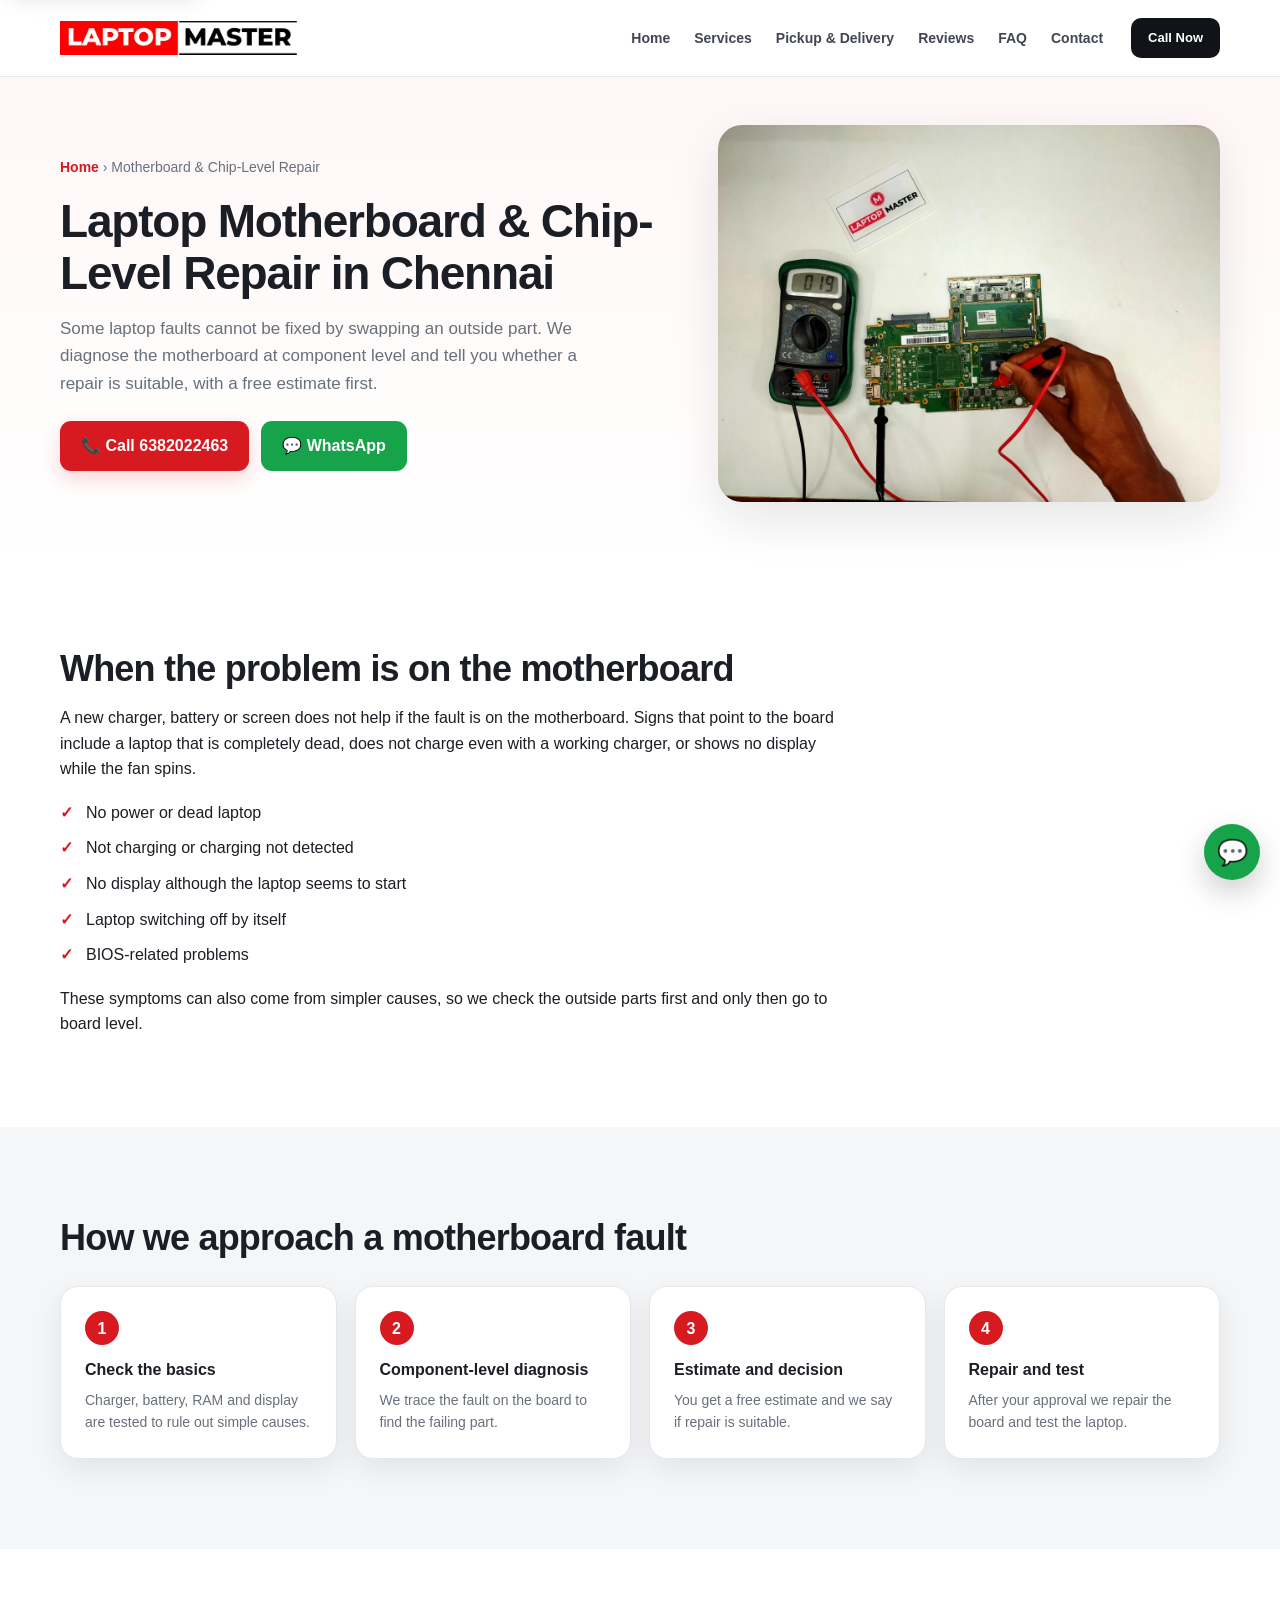
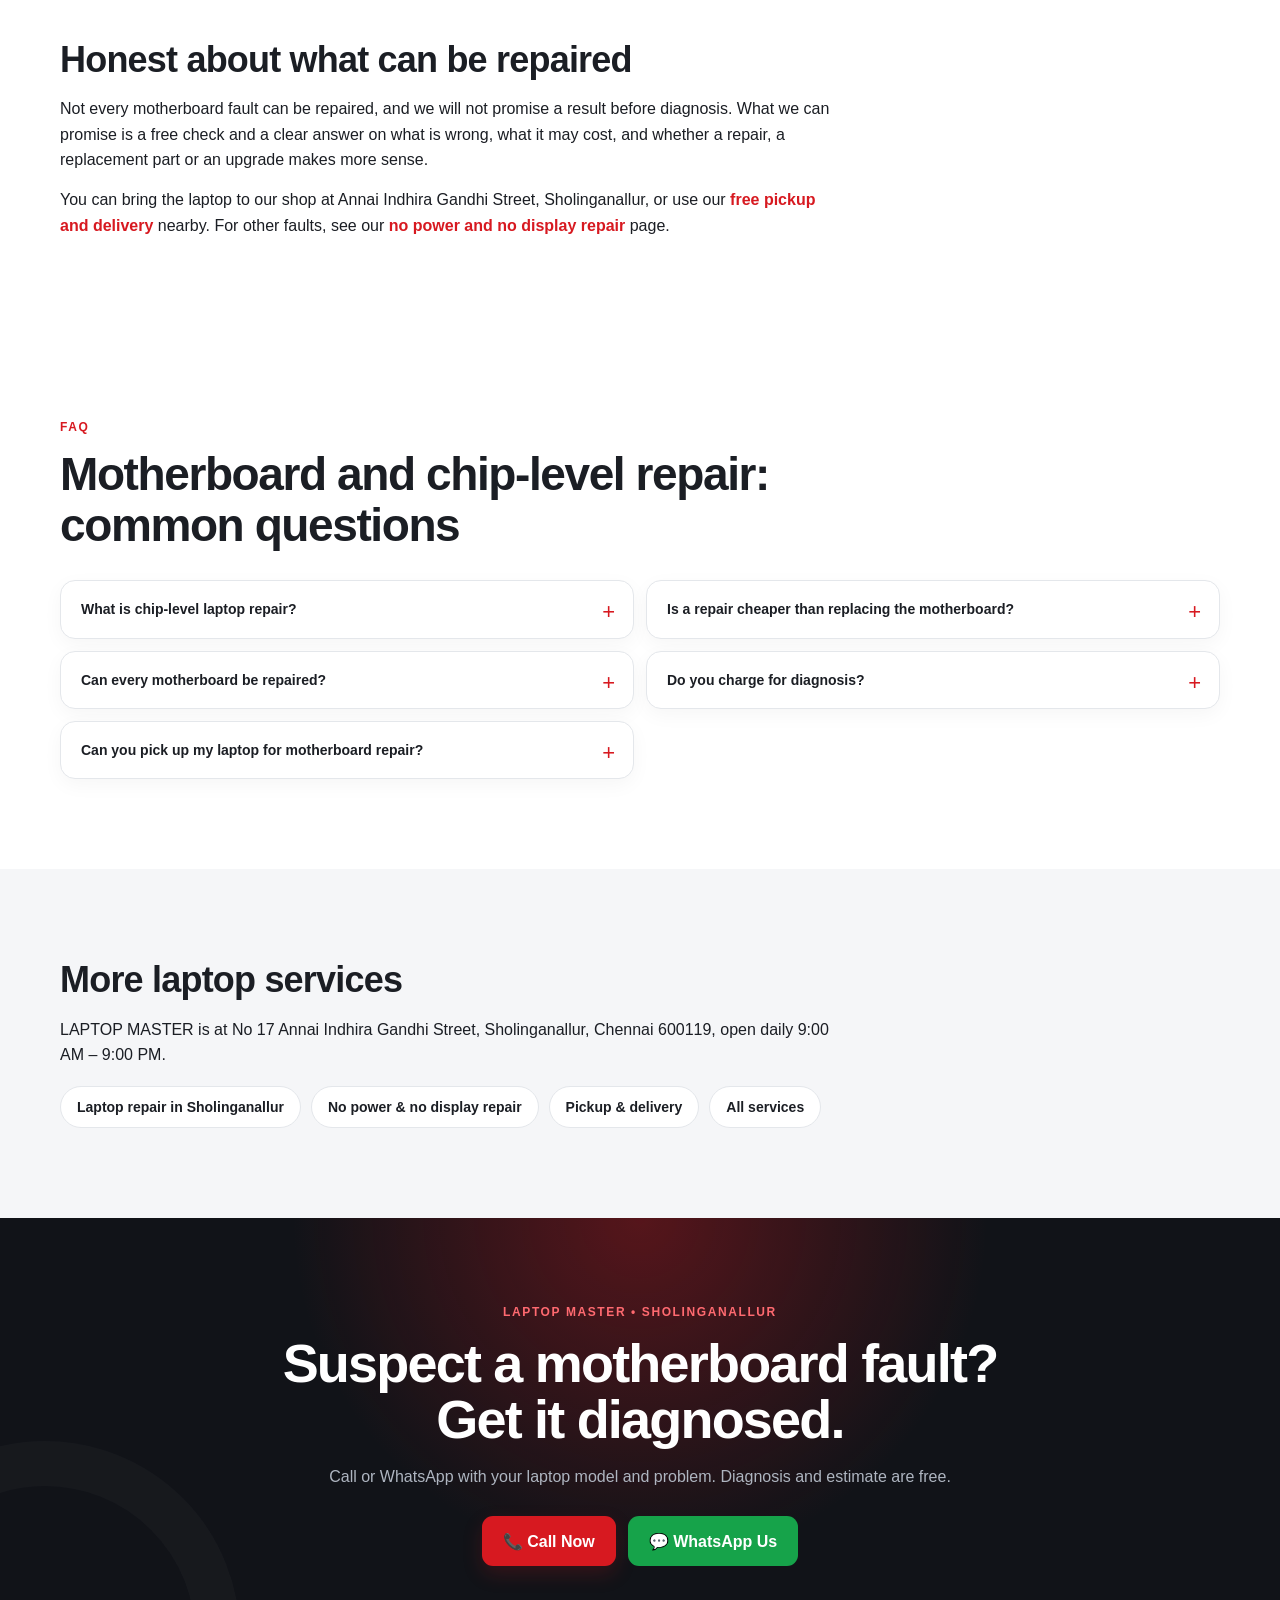
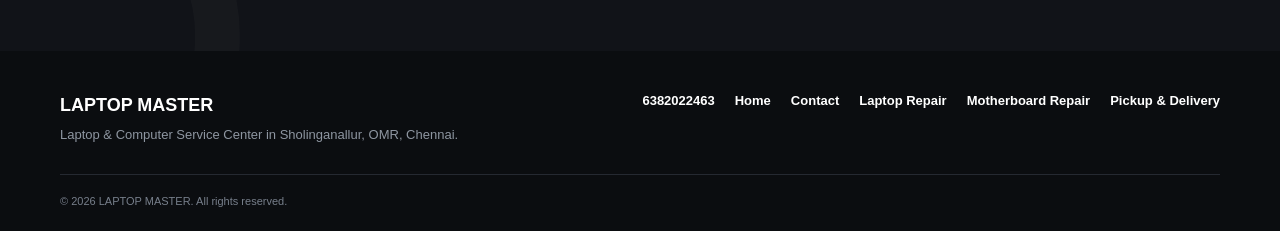
==== laptop-motherboard-chip-level-repair/index.html @ 5615f924 "V8.1" ====
<!DOCTYPE html>
<html lang="en">

<head>
  <meta charset="UTF-8">
  <meta name="viewport" content="width=device-width, initial-scale=1.0">

  <title>Laptop Motherboard &amp; Chip-Level Repair in Chennai | LAPTOP MASTER</title>
  <meta name="description" content="Laptop motherboard and chip-level repair in Sholinganallur, OMR, Chennai. Component-level diagnosis for no power, charging and no display faults. Free estimate.">
  <meta name="robots" content="index, follow">
  <meta name="author" content="LAPTOP MASTER">
  <meta name="format-detection" content="telephone=yes">
  <link rel="canonical" href="https://laptopmasterservice.com/laptop-motherboard-chip-level-repair/">
  <meta name="theme-color" content="#d71920">

  <meta property="og:type" content="website">
  <meta property="og:title" content="Laptop Motherboard &amp; Chip-Level Repair in Chennai | LAPTOP MASTER">
  <meta property="og:description" content="Laptop motherboard and chip-level repair in Sholinganallur, OMR, Chennai. Component-level diagnosis for no power, charging and no display faults. Free estimate.">
  <meta property="og:url" content="https://laptopmasterservice.com/laptop-motherboard-chip-level-repair/">
  <meta property="og:site_name" content="LAPTOP MASTER">
  <meta property="og:image" content="https://laptopmasterservice.com/images/og-image.jpg">
  <meta property="og:image:width" content="1200">
  <meta property="og:image:height" content="630">
  <meta name="twitter:card" content="summary_large_image">
  <meta name="twitter:title" content="Laptop Motherboard &amp; Chip-Level Repair in Chennai | LAPTOP MASTER">
  <meta name="twitter:description" content="Laptop motherboard and chip-level repair in Sholinganallur, OMR, Chennai. Component-level diagnosis for no power, charging and no display faults. Free estimate.">
  <meta name="twitter:image" content="https://laptopmasterservice.com/images/og-image.jpg">

  <link rel="preload" as="image" href="/images/page-motherboard.webp" fetchpriority="high">
  <link rel="stylesheet" href="/style.css">
  <link rel="icon" href="/images/favicon.svg" type="image/svg+xml">
  <link rel="manifest" href="/site.webmanifest">

  <script type="application/ld+json">
  {
  "@context": "https://schema.org",
  "@type": "Service",
  "name": "Laptop Motherboard and Chip-Level Repair",
  "url": "https://laptopmasterservice.com/laptop-motherboard-chip-level-repair/",
  "serviceType": "Laptop Motherboard and Chip-Level Repair",
  "provider": {
    "@id": "https://laptopmasterservice.com/#business"
  },
  "areaServed": [
    "Sholinganallur",
    "OMR",
    "Perungudi",
    "Thoraipakkam",
    "Karapakkam",
    "Navalur",
    "Siruseri",
    "Medavakkam",
    "ECR",
    "Chennai"
  ],
  "description": "Laptop motherboard and chip-level repair in Sholinganallur, OMR, Chennai. Component-level diagnosis for no power, charging and no display faults. Free estimate."
}
  </script>

  <script type="application/ld+json">
  {
  "@context": "https://schema.org",
  "@type": "BreadcrumbList",
  "itemListElement": [
    {
      "@type": "ListItem",
      "position": 1,
      "name": "Home",
      "item": "https://laptopmasterservice.com/"
    },
    {
      "@type": "ListItem",
      "position": 2,
      "name": "Motherboard &amp; Chip-Level Repair",
      "item": "https://laptopmasterservice.com/laptop-motherboard-chip-level-repair/"
    }
  ]
}
  </script>

  <script type="application/ld+json">
  {
  "@context": "https://schema.org",
  "@type": "FAQPage",
  "mainEntity": [
    {
      "@type": "Question",
      "name": "What is chip-level laptop repair?",
      "acceptedAnswer": {
        "@type": "Answer",
        "text": "It means finding and repairing the faulty component on the motherboard, instead of treating the whole board as one part. It suits faults in the power, charging or display circuits, depending on the damage."
      }
    },
    {
      "@type": "Question",
      "name": "Is a repair cheaper than replacing the motherboard?",
      "acceptedAnswer": {
        "@type": "Answer",
        "text": "It can be, but it depends on the fault and the laptop model. That is why we diagnose first and give you an estimate before any work begins."
      }
    },
    {
      "@type": "Question",
      "name": "Can every motherboard be repaired?",
      "acceptedAnswer": {
        "@type": "Answer",
        "text": "No. Some boards are too badly damaged or the parts are not available. After diagnosis we tell you honestly whether repair is suitable."
      }
    },
    {
      "@type": "Question",
      "name": "Do you charge for diagnosis?",
      "acceptedAnswer": {
        "@type": "Answer",
        "text": "No. Diagnosis and repair estimate are free."
      }
    },
    {
      "@type": "Question",
      "name": "Can you pick up my laptop for motherboard repair?",
      "acceptedAnswer": {
        "@type": "Answer",
        "text": "Yes. Pickup and delivery is free within about 10–15 km of Sholinganallur. WhatsApp us your location to confirm."
      }
    }
  ]
}
  </script>

</head>

<body>

  <a class="skip-link" href="#main-content">Skip to main content</a>

  <header class="site-header">
    <div class="container nav-wrap">
      <a class="brand" href="/" aria-label="LAPTOP MASTER Home">
        <img class="brand-logo" src="/images/logo.webp" alt="LAPTOP MASTER" width="1200" height="172">
      </a>

      <button class="menu-toggle" aria-label="Open menu" aria-expanded="false" aria-controls="site-nav">☰</button>

      <nav class="nav" id="site-nav">
        <a href="/">Home</a>
        <a href="/#services">Services</a>
        <a href="/laptop-pickup-delivery-omr/">Pickup &amp; Delivery</a>
        <a href="/#reviews">Reviews</a>
        <a href="/#faq">FAQ</a>
        <a href="/#contact">Contact</a>
      </nav>

      <a class="nav-call" href="tel:+916382022463">Call Now</a>
    </div>
  </header>

  <main id="main-content" tabindex="-1">

    <section class="page-hero">
      <div class="container page-hero-grid">
        <div>
          <p class="breadcrumb"><a href="/">Home</a> › Motherboard &amp; Chip-Level Repair</p>
          <h1>Laptop Motherboard &amp; Chip-Level Repair in Chennai</h1>
          <p class="lead">Some laptop faults cannot be fixed by swapping an outside part. We diagnose the motherboard at component level and tell you whether a repair is suitable, with a free estimate first.</p>
          <div class="hero-actions">
            <a class="btn btn-primary" href="tel:+916382022463">📞 Call 6382022463</a>
            <a class="btn btn-whatsapp" href="https://wa.me/916382022463?text=Hi%20LAPTOP%20MASTER%2C%20I%20need%20laptop%20motherboard%20/%20chip-level%20repair." target="_blank" rel="noopener noreferrer">💬 WhatsApp</a>
          </div>
        </div>
        <div>
          <img src="/images/page-motherboard.webp" width="1200" height="900" alt="Laptop motherboard being tested with a multimeter at LAPTOP MASTER" fetchpriority="high" decoding="async">
        </div>
      </div>
    </section>


    <section class="section">
      <div class="container"><div class="prose">
        <h2>When the problem is on the motherboard</h2>
        <p>A new charger, battery or screen does not help if the fault is on the motherboard. Signs that point to the board include a laptop that is completely dead, does not charge even with a working charger, or shows no display while the fan spins.</p>
        <ul class="info-list">
          <li>No power or dead laptop</li>
          <li>Not charging or charging not detected</li>
          <li>No display although the laptop seems to start</li>
          <li>Laptop switching off by itself</li>
          <li>BIOS-related problems</li>
        </ul>
        <p>These symptoms can also come from simpler causes, so we check the outside parts first and only then go to board level.</p>
      </div>
      </div>
    </section>

    <section class="section section-light">
      <div class="container">
        <div class="prose">
          <h2>How we approach a motherboard fault</h2>
        </div>
        <ol class="steps">
          <li><span>1</span><strong>Check the basics</strong><p>Charger, battery, RAM and display are tested to rule out simple causes.</p></li>
          <li><span>2</span><strong>Component-level diagnosis</strong><p>We trace the fault on the board to find the failing part.</p></li>
          <li><span>3</span><strong>Estimate and decision</strong><p>You get a free estimate and we say if repair is suitable.</p></li>
          <li><span>4</span><strong>Repair and test</strong><p>After your approval we repair the board and test the laptop.</p></li>
        </ol>
      </div>
    </section>

    <section class="section">
      <div class="container"><div class="prose">
        <h2>Honest about what can be repaired</h2>
        <p>Not every motherboard fault can be repaired, and we will not promise a result before diagnosis. What we can promise is a free check and a clear answer on what is wrong, what it may cost, and whether a repair, a replacement part or an upgrade makes more sense.</p>
        <p>You can bring the laptop to our shop at Annai Indhira Gandhi Street, Sholinganallur, or use our <a href="/laptop-pickup-delivery-omr/" class="text-link">free pickup and delivery</a> nearby. For other faults, see our <a href="/laptop-not-turning-on-no-display-repair/" class="text-link">no power and no display repair</a> page.</p>
      </div>
      </div>
    </section>


    <section class="section faq-section faq-left" id="faq">
      <div class="container">
        <div class="section-heading left">
          <p class="eyebrow">FAQ</p>
          <h2>Motherboard and chip-level repair: common questions</h2>
        </div>
        <div class="faq-grid">

          <details class="faq-item">
            <summary>What is chip-level laptop repair?</summary>
            <p>It means finding and repairing the faulty component on the motherboard, instead of treating the whole board as one part. It suits faults in the power, charging or display circuits, depending on the damage.</p>
          </details>

          <details class="faq-item">
            <summary>Is a repair cheaper than replacing the motherboard?</summary>
            <p>It can be, but it depends on the fault and the laptop model. That is why we diagnose first and give you an estimate before any work begins.</p>
          </details>

          <details class="faq-item">
            <summary>Can every motherboard be repaired?</summary>
            <p>No. Some boards are too badly damaged or the parts are not available. After diagnosis we tell you honestly whether repair is suitable.</p>
          </details>

          <details class="faq-item">
            <summary>Do you charge for diagnosis?</summary>
            <p>No. Diagnosis and repair estimate are free.</p>
          </details>

          <details class="faq-item">
            <summary>Can you pick up my laptop for motherboard repair?</summary>
            <p>Yes. Pickup and delivery is free within about 10–15 km of Sholinganallur. WhatsApp us your location to confirm.</p>
          </details>

        </div>
      </div>
    </section>

    <section class="section section-light">
      <div class="container"><div class="prose">
        <h2>More laptop services</h2>
        <p>LAPTOP MASTER is at No 17 Annai Indhira Gandhi Street, Sholinganallur, Chennai 600119, open daily 9:00 AM – 9:00 PM.</p>
        <div class="related-links"><a href="/laptop-repair-sholinganallur/">Laptop repair in Sholinganallur</a><a href="/laptop-not-turning-on-no-display-repair/">No power &amp; no display repair</a><a href="/laptop-pickup-delivery-omr/">Pickup &amp; delivery</a><a href="/#services">All services</a></div>
      </div>
      </div>
    </section>

    <section class="final-cta">
      <div class="container">
        <p class="eyebrow light">LAPTOP MASTER • SHOLINGANALLUR</p>
        <h2>Suspect a motherboard fault? Get it diagnosed.</h2>
        <p>Call or WhatsApp with your laptop model and problem. Diagnosis and estimate are free.</p>
        <div class="hero-actions">
          <a class="btn btn-primary" href="tel:+916382022463">📞 Call Now</a>
          <a class="btn btn-whatsapp" href="https://wa.me/916382022463?text=Hi%20LAPTOP%20MASTER%2C%20I%20need%20laptop%20motherboard%20/%20chip-level%20repair." target="_blank" rel="noopener noreferrer">💬 WhatsApp Us</a>
        </div>
      </div>
    </section>

  </main>

  <footer class="footer">
    <div class="container footer-wrap">
      <div>
        <strong>LAPTOP MASTER</strong>
        <p>Laptop &amp; Computer Service Center in Sholinganallur, OMR, Chennai.</p>
      </div>
      <div>
        <a href="tel:+916382022463">6382022463</a>
        <a href="/">Home</a>
        <a href="/#contact">Contact</a>
        <a href="/laptop-repair-sholinganallur/">Laptop Repair</a>
        <a href="/laptop-motherboard-chip-level-repair/">Motherboard Repair</a>
        <a href="/laptop-pickup-delivery-omr/">Pickup &amp; Delivery</a>
      </div>
    </div>
    <div class="container copyright">© <span id="year"></span> LAPTOP MASTER. All rights reserved.</div>
  </footer>

  <div class="mobile-cta" aria-label="Quick contact options">
    <a href="tel:+916382022463" class="mobile-cta-call">📞 <span>Call</span></a>
    <a href="https://wa.me/916382022463?text=Hi%20LAPTOP%20MASTER%2C%20I%20need%20laptop%20motherboard%20/%20chip-level%20repair." target="_blank" rel="noopener noreferrer" class="mobile-cta-whatsapp">💬 <span>WhatsApp</span></a>
    <a href="/#contact" class="mobile-cta-contact">📍 <span>Visit / Directions</span></a>
  </div>

  <a class="floating-whatsapp" href="https://wa.me/916382022463?text=Hi%20LAPTOP%20MASTER%2C%20I%20need%20laptop%20motherboard%20/%20chip-level%20repair." target="_blank" rel="noopener noreferrer" aria-label="WhatsApp LAPTOP MASTER">💬</a>

  <script src="/script.js"></script>
</body>

</html>
---- style.css ----
/* =========================================================
   LAPTOP MASTER V2.1
   Red + White Professional Laptop Service Website
   ========================================================= */


/* =========================================================
   ROOT / RESET
   ========================================================= */

:root {
  --red: #d71920;
  --red-dark: #a90f15;
  --red-light: #fff3f3;

  --black: #111318;
  --black-2: #181b21;

  --text: #1b1e24;
  --muted: #68707c;

  --white: #ffffff;
  --light: #f5f6f8;
  --light-red: #fff7f7;

  --border: #e4e7eb;

  --green: #16a34a;
  --green-dark: #12813a;

  --shadow: 0 18px 50px rgba(17, 19, 24, 0.10);
  --shadow-soft: 0 10px 30px rgba(17, 19, 24, 0.08);

  --radius: 20px;
  --container: 1160px;
}


* {
  box-sizing: border-box;
  margin: 0;
  padding: 0;
}


html {
  scroll-behavior: smooth;
  scroll-padding-top: 90px;
}


body {
  font-family:
    Inter,
    "Segoe UI",
    Arial,
    sans-serif;

  color: var(--text);
  background: var(--white);
  line-height: 1.6;

  overflow-x: hidden;
}


a {
  color: inherit;
  text-decoration: none;
}


img {
  display: block;
  max-width: 100%;
}


button,
a {
  -webkit-tap-highlight-color: transparent;
}


.container {
  width: min(calc(100% - 36px), var(--container));
  margin: auto;
}


/* =========================================================
   HEADER
   ========================================================= */

.site-header {
  position: sticky;
  top: 0;
  z-index: 100;

  background: rgba(255, 255, 255, 0.96);

  backdrop-filter: blur(14px);
  -webkit-backdrop-filter: blur(14px);

  border-bottom: 1px solid var(--border);
}


.nav-wrap {
  min-height: 76px;

  display: flex;
  align-items: center;

  gap: 28px;
}


.brand {
  display: flex;
  align-items: center;

  gap: 11px;

  margin-right: auto;
}


.brand-mark,
.mini-logo {
  display: grid;
  place-items: center;

  background: var(--red);
  color: var(--white);

  font-weight: 900;

  border-radius: 10px;
}


.brand-mark {
  width: 44px;
  height: 44px;

  box-shadow: 0 6px 18px rgba(215, 25, 32, 0.18);
}


.brand strong {
  display: block;

  font-size: 17px;
  letter-spacing: 0.5px;
}


.brand small {
  display: block;

  color: var(--muted);

  font-size: 9px;
  letter-spacing: 1.2px;
}


.nav {
  display: flex;
  align-items: center;
  gap: 24px;
}


.nav a {
  position: relative;

  font-size: 14px;
  font-weight: 650;

  color: #414650;

  transition: color 0.2s ease;
}


.nav a::after {
  content: "";

  position: absolute;

  left: 0;
  bottom: -7px;

  width: 0;
  height: 2px;

  background: var(--red);

  transition: width 0.2s ease;
}


.nav a:hover {
  color: var(--red);
}


.nav a:hover::after {
  width: 100%;
}


.nav-call {
  background: var(--black);
  color: var(--white);

  padding: 10px 17px;

  border-radius: 10px;

  font-weight: 700;
  font-size: 13px;

  transition: 0.2s ease;
}


.nav-call:hover {
  background: var(--red);

  transform: translateY(-2px);
}


.menu-toggle {
  display: none;

  border: 0;
  background: transparent;

  color: var(--black);

  font-size: 27px;

  cursor: pointer;
}


/* =========================================================
   COMMON
   ========================================================= */

.eyebrow {
  color: var(--red);

  font-size: 12px;
  font-weight: 850;

  letter-spacing: 1.6px;

  margin-bottom: 12px;

  text-transform: uppercase;
}


.eyebrow.light {
  color: #ff6a70;
}


.section {
  padding: 90px 0;
}


.section-heading {
  text-align: center;

  max-width: 720px;

  margin: 0 auto 45px;
}


.section-heading h2,
.split h2,
.contact-section h2,
.review-box h2 {
  font-size: clamp(30px, 4vw, 46px);

  line-height: 1.1;

  letter-spacing: -1.4px;
}


.section-heading > p:last-child {
  color: var(--muted);

  margin-top: 13px;
}


.btn {
  display: inline-flex;

  align-items: center;
  justify-content: center;

  min-height: 50px;

  padding: 0 20px;

  border-radius: 11px;

  font-weight: 800;

  border: 1px solid transparent;

  transition:
    transform 0.2s ease,
    background 0.2s ease,
    box-shadow 0.2s ease;
}


.btn:hover {
  transform: translateY(-2px);
}


.btn-primary {
  background: var(--red);
  color: var(--white);

  box-shadow: 0 8px 20px rgba(215, 25, 32, 0.18);
}


.btn-primary:hover {
  background: var(--red-dark);

  box-shadow: 0 12px 28px rgba(215, 25, 32, 0.25);
}


.btn-whatsapp {
  background: var(--green);
  color: var(--white);
}


.btn-whatsapp:hover {
  background: var(--green-dark);
}


.btn-outline {
  border-color: var(--border);
  color: var(--text);

  background: var(--white);
}


.btn-outline:hover {
  border-color: var(--red);
  color: var(--red);
}


.full {
  width: 100%;
}


/* =========================================================
   HERO
   ========================================================= */

.hero {
  position: relative;

  background:
    radial-gradient(
      circle at 85% 20%,
      rgba(215, 25, 32, 0.08),
      transparent 32%
    ),
    linear-gradient(
      135deg,
      #ffffff 0%,
      #fff7f7 52%,
      #f6f7f9 100%
    );

  padding: 82px 0 72px;

  overflow: hidden;
}


.hero::before {
  content: "";

  position: absolute;

  width: 420px;
  height: 420px;

  right: -220px;
  top: -220px;

  border-radius: 50%;

  background: rgba(215, 25, 32, 0.04);

  pointer-events: none;
}


.hero-grid {
  display: grid;

  grid-template-columns: 1.08fr 0.92fr;

  gap: 60px;

  align-items: center;
}


.hero-copy {
  position: relative;
  z-index: 2;
}


.hero h1 {
  font-size: clamp(40px, 5vw, 68px);

  line-height: 1.04;

  letter-spacing: -2.6px;

  max-width: 760px;
}


.hero h1 span {
  color: var(--red);
}


.hero-text {
  font-size: 18px;

  color: #5e6671;

  max-width: 650px;

  margin: 22px 0 25px;
}


/* Hero specialty badge */

.hero-badge {
  display: inline-flex;

  align-items: center;

  gap: 12px;

  padding: 11px 15px;

  margin-bottom: 25px;

  border: 1px solid #f2c3c5;

  border-radius: 13px;

  background: rgba(255, 255, 255, 0.82);

  box-shadow: 0 8px 25px rgba(17, 19, 24, 0.05);
}


.hero-badge > span {
  width: 34px;
  height: 34px;

  display: grid;
  place-items: center;

  border-radius: 9px;

  background: var(--red);

  color: var(--white);

  font-size: 17px;
}


.hero-badge strong,
.hero-badge small {
  display: block;
}


.hero-badge strong {
  font-size: 13px;
}


.hero-badge small {
  color: var(--muted);

  font-size: 11px;

  margin-top: 1px;
}


/* Hero buttons */

.hero-actions {
  display: flex;

  gap: 12px;

  flex-wrap: wrap;
}


.hero-secondary-actions {
  display: flex;

  gap: 20px;

  flex-wrap: wrap;

  margin-top: 18px;
}


.hero-secondary-actions a {
  color: var(--red);

  font-size: 13px;

  font-weight: 800;

  transition: 0.2s ease;
}


.hero-secondary-actions a:hover {
  color: var(--red-dark);

  transform: translateX(2px);
}


/* Trust row */

.trust-row {
  display: flex;

  gap: 30px;

  margin-top: 35px;

  padding-top: 25px;

  border-top: 1px solid var(--border);
}


.trust-row div {
  display: flex;

  flex-direction: column;
}


.trust-row strong {
  font-size: 14px;
}


.trust-row span {
  font-size: 12px;

  color: var(--muted);
}


/* Hero image */

.hero-visual {
  position: relative;

  max-width: 600px;

  width: 100%;

  margin-left: auto;
}


.hero-visual img {
  width: 100%;

  border-radius: 28px;

  box-shadow:
    0 25px 70px rgba(17, 19, 24, 0.18);

  background: #15171c;

  transition: transform 0.4s ease;
}


.hero-visual:hover img {
  transform: translateY(-5px);
}


/* Floating card */

.floating-card {
  position: absolute;

  left: -24px;
  bottom: 24px;

  background: var(--white);

  padding: 14px 18px;

  border-radius: 15px;

  box-shadow: var(--shadow);

  display: flex;

  align-items: center;

  gap: 12px;
}


.floating-icon {
  width: 34px;
  height: 34px;

  border-radius: 50%;

  display: grid;
  place-items: center;

  background: #e9f8ef;

  color: #138a42;

  font-weight: 900;
}


.floating-card strong,
.floating-card small {
  display: block;
}


.floating-card strong {
  font-size: 13px;
}


.floating-card small {
  font-size: 11px;

  color: var(--muted);
}


/* =========================================================
   QUICK SERVICE STRIP
   ========================================================= */

.quick-strip {
  border-bottom: 1px solid var(--border);

  background: var(--white);
}


.quick-grid {
  display: grid;

  grid-template-columns: repeat(4, 1fr);
}


.quick-grid a {
  display: flex;

  align-items: center;

  gap: 12px;

  padding: 24px 16px;

  border-right: 1px solid var(--border);

  transition:
    background 0.2s ease,
    transform 0.2s ease;
}


.quick-grid a:first-child {
  border-left: 1px solid var(--border);
}


.quick-grid a:hover {
  background: var(--light-red);
}


.quick-grid span {
  font-size: 24px;
}


.quick-grid strong,
.quick-grid small {
  display: block;
}


.quick-grid strong {
  font-size: 13px;
}


.quick-grid small {
  font-size: 11px;

  color: var(--muted);
}


/* =========================================================
   SPECIALTY SECTION
   ========================================================= */

.specialty-section {
  background: var(--white);
}


.specialty-grid {
  display: grid;

  grid-template-columns: 1.05fr 0.95fr;

  gap: 70px;

  align-items: center;
}


.specialty-grid > div:first-child h2 {
  font-size: clamp(32px, 4vw, 48px);

  line-height: 1.08;

  letter-spacing: -1.5px;

  max-width: 650px;
}


.specialty-grid > div:first-child > p:not(.eyebrow) {
  color: var(--muted);

  max-width: 620px;

  margin: 18px 0 25px;
}


.check-list {
  list-style: none;

  display: grid;

  grid-template-columns: repeat(2, minmax(0, 1fr));

  gap: 11px 20px;

  margin-bottom: 28px;
}


.check-list li {
  font-size: 13px;

  font-weight: 700;

  color: #343941;
}


.specialty-card {
  position: relative;

  padding: 38px;

  border-radius: 24px;

  background:
    radial-gradient(
      circle at 100% 0%,
      rgba(215, 25, 32, 0.14),
      transparent 40%
    ),
    var(--black);

  color: var(--white);

  box-shadow: 0 25px 60px rgba(17, 19, 24, 0.15);

  overflow: hidden;
}


.specialty-card::after {
  content: "";

  position: absolute;

  width: 160px;
  height: 160px;

  right: -70px;
  bottom: -70px;

  border: 30px solid rgba(255, 255, 255, 0.03);

  border-radius: 50%;
}


.specialty-icon {
  width: 58px;
  height: 58px;

  display: grid;
  place-items: center;

  border-radius: 15px;

  background: var(--red);

  font-size: 27px;

  margin-bottom: 24px;

  box-shadow: 0 10px 25px rgba(215, 25, 32, 0.25);
}


.specialty-card h3 {
  font-size: 24px;

  line-height: 1.2;

  margin-bottom: 12px;
}


.specialty-card > p {
  color: #aeb5c0;

  font-size: 14px;
}


.specialty-points {
  display: grid;

  grid-template-columns: repeat(3, 1fr);

  gap: 10px;

  margin-top: 30px;
}


.specialty-points div {
  padding: 14px;

  border: 1px solid #30343c;

  border-radius: 12px;

  background: rgba(255, 255, 255, 0.02);
}


.specialty-points strong,
.specialty-points span {
  display: block;
}


.specialty-points strong {
  color: #ff5b61;

  font-size: 12px;
}


.specialty-points span {
  font-size: 12px;

  margin-top: 4px;

  color: #d9dde3;
}


/* =========================================================
   SERVICES
   ========================================================= */

.service-grid {
  display: grid;

  grid-template-columns: repeat(4, 1fr);

  gap: 18px;
}


.service-card {
  position: relative;

  padding: 27px;

  border: 1px solid var(--border);

  border-radius: 18px;

  background: var(--white);

  transition:
    transform 0.25s ease,
    box-shadow 0.25s ease,
    border-color 0.25s ease;
}


.service-card::before {
  content: "";

  position: absolute;

  left: 0;
  top: 0;

  width: 0;
  height: 3px;

  border-radius: 18px 0 0 0;

  background: var(--red);

  transition: width 0.25s ease;
}


.service-card:hover {
  transform: translateY(-6px);

  box-shadow: var(--shadow);

  border-color: #f2b7b9;
}


.service-card:hover::before {
  width: 100%;
}


.service-card > span {
  font-size: 28px;
}


.service-card h3 {
  font-size: 18px;

  margin: 15px 0 8px;
}


.service-card p {
  font-size: 13px;

  color: var(--muted);
}


/* =========================================================
   PICKUP & DELIVERY
   ========================================================= */

.pickup-section {
  background: var(--light-red);
}


.pickup-grid {
  display: grid;

  grid-template-columns: 1fr 1fr;

  gap: 65px;

  align-items: center;
}


.pickup-grid > div:first-child h2 {
  font-size: clamp(32px, 4vw, 48px);

  line-height: 1.08;

  letter-spacing: -1.5px;
}


.pickup-grid > div:first-child > p:not(.eyebrow) {
  color: var(--muted);

  max-width: 580px;

  margin-top: 15px;
}


.pickup-grid .hero-actions {
  margin-top: 26px;
}


.pickup-card {
  background: var(--black);

  color: var(--white);

  border-radius: 24px;

  padding: 38px;

  box-shadow: var(--shadow);

  position: relative;

  overflow: hidden;
}


.pickup-card::after {
  content: "";

  position: absolute;

  width: 220px;
  height: 220px;

  right: -110px;
  top: -110px;

  border-radius: 50%;

  background: rgba(215, 25, 32, 0.12);
}


.pickup-icon {
  width: 58px;
  height: 58px;

  display: grid;
  place-items: center;

  border-radius: 15px;

  background: var(--red);

  font-size: 27px;

  margin-bottom: 20px;
}


.pickup-card h3 {
  position: relative;
  z-index: 2;

  font-size: 22px;

  line-height: 1.25;

  margin-bottom: 26px;
}


.pickup-steps {
  position: relative;
  z-index: 2;

  display: grid;

  grid-template-columns: repeat(2, 1fr);

  gap: 12px;
}


.pickup-steps div {
  padding: 17px;

  border: 1px solid #30343c;

  border-radius: 13px;

  background: rgba(255, 255, 255, 0.025);
}


.pickup-steps span,
.pickup-steps strong,
.pickup-steps small {
  display: block;
}


.pickup-steps span {
  color: #ff5b61;

  font-weight: 900;

  font-size: 11px;
}


.pickup-steps strong {
  font-size: 14px;

  margin-top: 4px;
}


.pickup-steps small {
  color: #aeb5c0;

  font-size: 11px;

  margin-top: 2px;
}


/* =========================================================
   WHY US
   ========================================================= */

.section-dark {
  background: var(--black);

  color: var(--white);
}


.split {
  display: grid;

  grid-template-columns: 1fr 1fr;

  gap: 80px;

  align-items: start;
}


.split h2 {
  max-width: 570px;
}


.muted {
  color: #aeb5c0;

  margin-top: 18px;

  max-width: 520px;
}


.feature-list {
  display: grid;

  gap: 14px;
}


.feature-list > div {
  display: grid;

  grid-template-columns: 45px 1fr;

  gap: 15px;

  padding: 17px 0;

  border-bottom: 1px solid #2d3139;
}


.feature-list > div > span {
  color: #ff5b61;

  font-weight: 900;
}


.feature-list strong {
  font-size: 16px;
}


.feature-list p {
  font-size: 13px;

  color: #aeb5c0;

  margin-top: 4px;
}


/* =========================================================
   GALLERY
   ========================================================= */

.gallery-grid {
  display: grid;

  grid-template-columns: repeat(2, 1fr);

  gap: 18px;
}


.gallery-grid img {
  width: 100%;
  height: auto;

  aspect-ratio: 4 / 3;

  object-fit: cover;

  border-radius: 18px;

  box-shadow: var(--shadow-soft);

  transition:
    transform 0.3s ease,
    box-shadow 0.3s ease;
}


.gallery-grid img:hover {
  transform: scale(1.025);

  box-shadow: var(--shadow);
}


/* =========================================================
   REVIEWS
   ========================================================= */

.review-section {
  background: var(--light);
}


.review-box {
  position: relative;

  background:
    radial-gradient(
      circle at 100% 0%,
      rgba(215, 25, 32, 0.18),
      transparent 38%
    ),
    var(--black);

  color: var(--white);

  border-radius: 24px;

  padding: 55px;

  display: flex;

  align-items: center;

  justify-content: space-between;

  gap: 30px;

  overflow: hidden;
}


.review-box h2 {
  max-width: 650px;
}


.review-box > div:first-child > p:not(.eyebrow) {
  color: #aeb5c0;

  max-width: 620px;

  margin-top: 14px;
}


.review-highlights {
  display: flex;

  flex-wrap: wrap;

  gap: 9px;

  margin-top: 22px;
}


.review-highlights span {
  padding: 7px 11px;

  border-radius: 999px;

  border: 1px solid #343840;

  color: #d9dde3;

  font-size: 11px;
}


.review-actions {
  flex-shrink: 0;

  display: flex;

  flex-direction: column;

  gap: 10px;

  min-width: 190px;
}


.review-actions .btn-outline {
  background: transparent;

  border-color: #454a54;

  color: var(--white);
}


.review-actions .btn-outline:hover {
  border-color: #ff5b61;

  color: #ff7b80;
}


/* =========================================================
   CONTACT
   ========================================================= */

.contact-section {
  background: #fff7f7;
}


.contact-grid {
  display: grid;

  grid-template-columns: 1.1fr 0.9fr;

  gap: 60px;

  align-items: start;
}


.contact-section > div p:not(.eyebrow) {
  color: var(--muted);

  margin-top: 15px;
}


.contact-actions {
  display: grid;

  gap: 12px;

  margin-top: 30px;
}


.contact-line {
  display: flex;

  align-items: center;

  gap: 15px;

  background: var(--white);

  border: 1px solid var(--border);

  padding: 16px 18px;

  border-radius: 14px;

  transition:
    transform 0.2s ease,
    box-shadow 0.2s ease,
    border-color 0.2s ease;
}


.contact-line:hover {
  transform: translateY(-2px);

  box-shadow: var(--shadow-soft);

  border-color: #f1b6b8;
}


.contact-line > span {
  width: 42px;
  height: 42px;

  display: grid;
  place-items: center;

  border-radius: 11px;

  background: var(--red-light);

  font-size: 21px;
}


.contact-line small,
.contact-line strong {
  display: block;
}


.contact-line small {
  font-size: 11px;

  color: var(--muted);
}


.contact-line strong {
  font-size: 15px;
}


.address-card {
  background: var(--black);

  color: var(--white);

  padding: 34px;

  border-radius: 22px;

  box-shadow: var(--shadow);
}


.mini-logo {
  width: 48px;
  height: 48px;

  margin-bottom: 18px;
}


.address-card h3 {
  font-size: 22px;
}


.address-card p {
  color: #b9c0ca !important;

  margin: 10px 0 24px !important;
}


.hours {
  display: flex;

  gap: 12px;

  padding: 15px 0;

  border-top: 1px solid #2f343d;

  border-bottom: 1px solid #2f343d;

  margin-bottom: 22px;

  color: #c4cad2;

  font-size: 13px;
}


.hours span {
  font-size: 21px;
}


.hours strong {
  color: var(--white);
}


/* =========================================================
   FINAL CTA
   ========================================================= */

.final-cta {
  position: relative;

  padding: 85px 0;

  text-align: center;

  color: var(--white);

  background:
    radial-gradient(
      circle at 50% 0%,
      rgba(215, 25, 32, 0.35),
      transparent 45%
    ),
    var(--black);

  overflow: hidden;
}


.final-cta::before {
  content: "";

  position: absolute;

  width: 300px;
  height: 300px;

  left: -150px;
  bottom: -180px;

  border-radius: 50%;

  border: 45px solid rgba(255, 255, 255, 0.025);
}


.final-cta .container {
  position: relative;
  z-index: 2;
}


.final-cta h2 {
  font-size: clamp(34px, 5vw, 54px);

  line-height: 1.05;

  letter-spacing: -1.8px;

  max-width: 760px;

  margin: auto;
}


.final-cta p:not(.eyebrow) {
  color: #aeb5c0;

  max-width: 650px;

  margin: 16px auto 27px;
}


.final-cta .hero-actions {
  justify-content: center;
}


/* =========================================================
   FOOTER
   ========================================================= */

.footer {
  background: #0b0d10;

  color: var(--white);

  padding: 40px 0 20px;
}


.footer-wrap {
  display: flex;

  justify-content: space-between;

  gap: 30px;
}


.footer strong {
  font-size: 18px;
}


.footer p {
  color: #8e96a1;

  font-size: 13px;

  margin-top: 5px;
}


.footer-wrap > div:last-child {
  display: flex;

  gap: 20px;

  align-items: flex-start;
}


.footer-wrap a {
  font-weight: 700;

  font-size: 13px;

  transition: color 0.2s ease;
}


.footer-wrap a:hover {
  color: #ff5b61;
}


.copyright {
  border-top: 1px solid #252931;

  margin-top: 28px;

  padding-top: 18px;

  color: #777f8b;

  font-size: 11px;
}


/* =========================================================
   FLOATING WHATSAPP
   ========================================================= */

.floating-whatsapp {
  position: fixed;

  right: 20px;
  bottom: 20px;

  width: 56px;
  height: 56px;

  border-radius: 50%;

  background: var(--green);

  color: var(--white);

  display: grid;
  place-items: center;

  font-size: 25px;

  box-shadow: 0 12px 30px rgba(0, 0, 0, 0.2);

  z-index: 90;

  transition:
    transform 0.2s ease,
    box-shadow 0.2s ease;
}


.floating-whatsapp:hover {
  transform: scale(1.08);

  box-shadow: 0 15px 35px rgba(0, 0, 0, 0.25);
}


/* =========================================================
   TABLET
   ========================================================= */

@media (max-width: 1050px) {

  .nav {
    gap: 17px;
  }


  .nav a {
    font-size: 13px;
  }


  .hero-grid {
    gap: 40px;
  }


  .service-grid {
    grid-template-columns: repeat(3, 1fr);
  }


  .specialty-grid,
  .pickup-grid {
    gap: 40px;
  }

}


/* =========================================================
   MOBILE NAVIGATION / TABLET
   ========================================================= */

@media (max-width: 900px) {

  .nav {
    display: none;

    position: absolute;

    top: 76px;
    left: 0;
    right: 0;

    background: var(--white);

    border-bottom: 1px solid var(--border);

    padding: 18px;

    flex-direction: column;

    align-items: flex-start;

    gap: 0;

    box-shadow: 0 15px 35px rgba(17, 19, 24, 0.08);
  }


  .nav.open {
    display: flex;
  }


  .nav a {
    width: 100%;

    padding: 13px 4px;

    border-bottom: 1px solid #f0f1f3;
  }


  .nav a:last-child {
    border-bottom: 0;
  }


  .nav a::after {
    display: none;
  }


  .menu-toggle {
    display: block;
  }


  .nav-call {
    display: none;
  }


  .hero-grid,
  .specialty-grid,
  .pickup-grid,
  .split,
  .contact-grid {
    grid-template-columns: 1fr;
  }


  .hero {
    padding: 60px 0;
  }


  .hero-visual {
    max-width: 650px;

    margin: 10px auto 0;
  }


  .specialty-grid,
  .pickup-grid {
    gap: 35px;
  }


  .service-grid {
    grid-template-columns: repeat(2, 1fr);
  }


  .quick-grid {
    grid-template-columns: repeat(2, 1fr);
  }


  .quick-grid a:nth-child(3),
  .quick-grid a:nth-child(4) {
    border-top: 1px solid var(--border);
  }


  .gallery-grid {
    grid-template-columns: 1fr 1fr;
  }


  .split {
    gap: 40px;
  }


  .contact-grid {
    gap: 35px;
  }

}


/* =========================================================
   MOBILE
   ========================================================= */

@media (max-width: 600px) {

  .container {
    width: min(calc(100% - 26px), var(--container));
  }


  .nav-wrap {
    min-height: 70px;
  }


  .nav {
    top: 70px;
  }


  .brand strong {
    font-size: 15px;
  }


  .brand small {
    font-size: 8px;
  }


  .brand-mark {
    width: 40px;
    height: 40px;
  }


  .hero {
    padding: 48px 0 55px;
  }


  .hero h1 {
    font-size: clamp(36px, 11vw, 48px);

    letter-spacing: -1.8px;
  }


  .hero-text {
    font-size: 16px;

    margin: 18px 0 22px;
  }


  .hero-badge {
    width: 100%;

    align-items: flex-start;
  }


  .hero-actions {
    flex-direction: column;

    width: 100%;
  }


  .hero-actions .btn {
    width: 100%;
  }


  .hero-secondary-actions {
    justify-content: center;

    gap: 14px;

    margin-top: 15px;
  }


  .trust-row {
    gap: 12px;

    flex-wrap: wrap;

    justify-content: space-between;
  }


  .trust-row div {
    min-width: 45%;
  }


  .trust-row strong {
    font-size: 12px;
  }


  .trust-row span {
    font-size: 10px;
  }


  .floating-card {
    left: 10px;

    bottom: 10px;

    padding: 11px 13px;
  }


  .floating-card strong {
    font-size: 12px;
  }


  .floating-card small {
    font-size: 10px;
  }


  .section {
    padding: 65px 0;
  }


  .section-heading {
    margin-bottom: 32px;
  }


  .section-heading h2,
  .split h2,
  .contact-section h2,
  .review-box h2 {
    font-size: 32px;

    letter-spacing: -1px;
  }


  .quick-grid,
  .service-grid,
  .gallery-grid {
    grid-template-columns: 1fr;
  }


  .quick-grid a,
  .quick-grid a:first-child {
    border-left: 0;

    border-right: 0;

    border-bottom: 1px solid var(--border);
  }


  .quick-grid a:nth-child(3),
  .quick-grid a:nth-child(4) {
    border-top: 0;
  }


  .specialty-grid > div:first-child h2,
  .pickup-grid > div:first-child h2 {
    font-size: 34px;

    letter-spacing: -1px;
  }


  .check-list {
    grid-template-columns: 1fr;

    gap: 9px;
  }


  .specialty-card,
  .pickup-card {
    padding: 28px 23px;
  }


  .specialty-card h3 {
    font-size: 21px;
  }


  .specialty-points {
    grid-template-columns: 1fr;

    gap: 8px;
  }


  .specialty-points div {
    display: flex;

    align-items: center;

    gap: 10px;
  }


  .specialty-points span {
    margin-top: 0;
  }


  .pickup-steps {
    grid-template-columns: 1fr;
  }


  .review-box {
    padding: 32px 24px;

    display: block;
  }


  .review-actions {
    margin-top: 25px;

    width: 100%;
  }


  .review-actions .btn {
    width: 100%;
  }


  .review-highlights {
    flex-direction: column;

    align-items: flex-start;
  }


  .contact-grid {
    gap: 30px;
  }


  .address-card {
    padding: 28px 23px;
  }


  .final-cta {
    padding: 65px 0;
  }


  .final-cta h2 {
    font-size: 36px;

    letter-spacing: -1px;
  }


  .footer-wrap {
    display: block;
  }


  .footer-wrap > div:last-child {
    margin-top: 18px;

    flex-wrap: wrap;

    gap: 15px;
  }


  .floating-whatsapp {
    right: 15px;

    bottom: 15px;

    width: 54px;
    height: 54px;
  }

}


/* =========================================================
   SMALL PHONES
   ========================================================= */

@media (max-width: 380px) {

  .brand small {
    display: none;
  }


  .hero h1 {
    font-size: 34px;
  }


  .hero-badge {
    padding: 10px;
  }


  .trust-row {
    display: grid;

    grid-template-columns: 1fr 1fr;
  }


  .section-heading h2,
  .split h2,
  .contact-section h2,
  .review-box h2 {
    font-size: 29px;
  }

}


/* =========================================================
   ACCESSIBILITY / REDUCED MOTION
   ========================================================= */

@media (prefers-reduced-motion: reduce) {

  html {
    scroll-behavior: auto;
  }


  *,
  *::before,
  *::after {
    transition: none !important;

    animation: none !important;
  }

}


/* =========================================================
   FOCUS STATES
   ========================================================= */

a:focus-visible,
button:focus-visible {
  outline: 3px solid rgba(215, 25, 32, 0.35);

  outline-offset: 3px;

  border-radius: 6px;
}

/* =========================================================
   SCROLL REVEAL
   ========================================================= */

.reveal {
  opacity: 0;
  transform: translateY(18px);

  transition:
    opacity 0.6s ease,
    transform 0.6s ease;
}

.reveal.visible {
  opacity: 1;
  transform: translateY(0);
}

/* =========================================================
   V2.2 REAL BUSINESS PHOTOS
   ========================================================= */
.hero-visual > img {
  width: 100%;
  height: 100%;
  max-height: 520px;
  object-fit: cover;
  object-position: center;
  border-radius: 24px;
}

/* =========================================================
   V2.3 TRUST / SEO SECTIONS
   ========================================================= */

.review-heading {
  margin-bottom: 34px;
}

.review-heading > p:not(.eyebrow) {
  max-width: 720px;
}

.review-summary {
  flex: 1;
  min-width: 0;
}

.google-badge {
  display: inline-flex;
  align-items: center;
  gap: 11px;
  margin-bottom: 18px;
}

.google-badge > span {
  width: 42px;
  height: 42px;
  display: grid;
  place-items: center;
  border-radius: 50%;
  background: var(--white);
  color: #4285f4;
  font-size: 21px;
  font-weight: 900;
  box-shadow: 0 5px 18px rgba(0,0,0,.16);
}

.google-badge strong,
.google-badge small {
  display: block;
}

.google-badge strong {
  font-size: 14px;
}

.google-badge small {
  margin-top: 2px;
  color: #aeb5c0;
  font-size: 11px;
}

.review-summary h3 {
  margin: 0;
  font-size: 24px;
}

.review-summary > p:not(.eyebrow) {
  max-width: 650px;
  color: #aeb5c0;
  margin: 10px 0 0;
}

.areas-section {
  background: #f7f8fa;
}

.area-tags {
  display: flex;
  flex-wrap: wrap;
  gap: 11px;
  max-width: 900px;
  margin: 0 auto;
  justify-content: center;
}

.area-tags span {
  padding: 11px 16px;
  border: 1px solid var(--border);
  border-radius: 999px;
  background: var(--white);
  color: var(--text);
  font-size: 13px;
  font-weight: 800;
  box-shadow: 0 5px 18px rgba(17, 19, 24, 0.04);
}

.faq-section {
  background: var(--white);
}

.faq-grid {
  display: grid;
  grid-template-columns: 1fr 1fr;
  gap: 12px;
  max-width: 980px;
  margin: 0 auto;
}

.faq-item {
  border: 1px solid var(--border);
  border-radius: 15px;
  background: var(--white);
  box-shadow: 0 6px 20px rgba(17, 19, 24, 0.04);
  overflow: hidden;
}

.faq-item summary {
  cursor: pointer;
  list-style: none;
  padding: 18px 20px;
  font-size: 14px;
  font-weight: 850;
  line-height: 1.45;
  position: relative;
  padding-right: 48px;
}

.faq-item summary::-webkit-details-marker {
  display: none;
}

.faq-item summary::after {
  content: "+";
  position: absolute;
  right: 18px;
  top: 15px;
  color: var(--red);
  font-size: 22px;
  font-weight: 500;
}

.faq-item[open] summary::after {
  content: "−";
}

.faq-item p {
  padding: 0 20px 19px;
  margin: 0;
  color: var(--muted);
  font-size: 13px;
  line-height: 1.7;
}

@media (max-width: 900px) {
  .faq-grid {
    grid-template-columns: 1fr;
  }
}

@media (max-width: 600px) {
  .area-tags {
    justify-content: flex-start;
  }

  .area-tags span {
    font-size: 12px;
    padding: 9px 13px;
  }

  .review-summary h3 {
    font-size: 21px;
  }
}

/* =========================================================
   V2.4 ACCESSIBILITY + MOBILE CONTACT BAR
   ========================================================= */

.skip-link {
  position: fixed;
  left: 12px;
  top: -60px;
  z-index: 9999;
  padding: 10px 14px;
  border-radius: 8px;
  background: var(--dark, #111);
  color: #fff;
  font-weight: 700;
  text-decoration: none;
  box-shadow: 0 8px 24px rgba(0,0,0,.18);
}

.skip-link:focus {
  top: 12px;
}

#main-content:focus {
  outline: none;
}

.mobile-cta {
  display: none;
}

@media (max-width: 700px) {
  body {
    padding-bottom: 70px;
  }

  .mobile-cta {
    position: fixed;
    left: 0;
    right: 0;
    bottom: 0;
    z-index: 3000;
    display: grid;
    grid-template-columns: repeat(3, 1fr);
    gap: 1px;
    padding: 8px;
    background: rgba(255,255,255,.96);
    border-top: 1px solid rgba(0,0,0,.10);
    box-shadow: 0 -8px 24px rgba(0,0,0,.10);
    backdrop-filter: blur(10px);
  }

  .mobile-cta a {
    min-height: 52px;
    display: flex;
    align-items: center;
    justify-content: center;
    gap: 6px;
    padding: 8px 5px;
    border-radius: 10px;
    color: #fff;
    text-decoration: none;
    font-size: 13px;
    font-weight: 800;
    text-align: center;
  }

  .mobile-cta-call {
    background: #d71920;
  }

  .mobile-cta-whatsapp {
    background: #168a4a;
  }

  .mobile-cta-contact {
    background: #20242b;
  }

  .mobile-cta a:active {
    transform: translateY(1px);
  }
}

@media (max-width: 700px) {
  .floating-whatsapp {
    bottom: 82px;
  }
}


/* V2.5.1 - review card styles (used once real reviews are added) */
.review-cards {
  display: grid;
  grid-template-columns: repeat(3, 1fr);
  gap: 18px;
  margin-bottom: 28px;
}
.review-card {
  background: var(--white);
  border: 1px solid var(--border);
  border-radius: var(--radius);
  padding: 24px;
  box-shadow: var(--shadow-soft);
}
.review-stars { color: #f5a623; letter-spacing: 2px; margin-bottom: 10px; }
.review-card blockquote { margin-bottom: 14px; }
.review-name { font-weight: 700; color: var(--muted); }
@media (max-width: 900px) { .review-cards { grid-template-columns: 1fr; } }

.review-card blockquote { line-height: 1.7; font-size: 0.98rem; }
.review-name { margin-bottom: 0; color: var(--text); }
.review-source { font-size: 0.85rem; color: var(--muted); }

/* =========================================================
   V2.7 - Service pages
   ========================================================= */
.page-hero { padding: 48px 0 56px; background: linear-gradient(180deg, var(--light-red), var(--white)); }
.breadcrumb { font-size: 14px; color: var(--muted); margin-bottom: 18px; }
.breadcrumb a { color: var(--red); font-weight: 700; }
.breadcrumb a:hover { text-decoration: underline; }
.page-hero-grid { display: grid; grid-template-columns: 1.1fr 0.9fr; gap: 44px; align-items: center; }
.page-hero h1 { font-size: clamp(30px, 4.6vw, 46px); line-height: 1.12; letter-spacing: -1.2px; margin-bottom: 16px; }
.page-hero .lead { color: var(--muted); font-size: 17px; margin-bottom: 24px; max-width: 560px; }
.page-hero img { width: 100%; height: auto; border-radius: 24px; box-shadow: var(--shadow); }
.section-light { background: var(--light); }
.prose { max-width: 780px; }
.prose h2 { font-size: clamp(26px, 3.4vw, 36px); line-height: 1.15; letter-spacing: -0.8px; margin-bottom: 16px; }
.prose p { margin-bottom: 14px; }
.prose p:last-child { margin-bottom: 0; }
.tight-top { padding-top: 0; }
.steps { list-style: none; display: grid; grid-template-columns: repeat(4, 1fr); gap: 18px; margin-top: 28px; }
.steps li { background: var(--white); border: 1px solid var(--border); border-radius: 18px; padding: 24px; box-shadow: var(--shadow-soft); }
.steps li > span { display: inline-flex; align-items: center; justify-content: center; width: 34px; height: 34px; border-radius: 50%; background: var(--red); color: #fff; font-weight: 800; margin-bottom: 12px; }
.steps strong { display: block; margin-bottom: 6px; }
.steps p { font-size: 14px; color: var(--muted); }
.card-link { display: inline-block; margin-top: 12px; color: var(--red); font-weight: 700; font-size: 14px; }
.card-link:hover { text-decoration: underline; }
.related-links { display: flex; flex-wrap: wrap; gap: 10px; margin-top: 18px; }
.related-links a { border: 1px solid var(--border); background: var(--white); border-radius: 999px; padding: 9px 16px; font-weight: 700; font-size: 14px; }
.related-links a:hover { border-color: var(--red); color: var(--red); }
.info-list { list-style: none; display: grid; gap: 10px; margin: 18px 0; }
.info-list li { padding-left: 26px; position: relative; }
.info-list li::before { content: "✓"; position: absolute; left: 0; color: var(--red); font-weight: 800; }
.footer-wrap > div:last-child { flex-wrap: wrap; }
.page-service-grid { grid-template-columns: repeat(3, 1fr); }
@media (max-width: 900px) {
  .page-hero-grid { grid-template-columns: 1fr; }
  .steps, .page-service-grid { grid-template-columns: 1fr 1fr; }
}
@media (max-width: 600px) {
  .steps, .page-service-grid { grid-template-columns: 1fr; }
  .page-hero { padding-top: 32px; }
}
.text-link { color: var(--red); font-weight: 700; }
.text-link:hover { text-decoration: underline; }
.btn-outline-dark { background: var(--white); color: var(--text); border: 2px solid var(--border); }
.btn-outline-dark:hover { border-color: var(--red); color: var(--red); }
.section-heading.left { text-align: left; margin-left: 0; margin-bottom: 30px; }
.prose .area-tags { justify-content: flex-start; }
.page-hero img[src$=".svg"] { box-shadow: none; border-radius: 0; }
.hero-visual img[src$=".svg"] { background: transparent; box-shadow: none; border-radius: 0; }
.faq-left .faq-grid { max-width: none; margin-left: 0; margin-right: 0; }

/* V2.9 prep - real photos + logo */
.brand-logo { height: 34px; width: auto; display: block; }
@media (max-width: 600px) { .brand-logo { height: 28px; } }
.gallery-grid { grid-template-columns: repeat(3, 1fr); }
@media (max-width: 900px) { .gallery-grid { grid-template-columns: 1fr 1fr; } }
@media (max-width: 600px) { .gallery-grid { grid-template-columns: 1fr; } }
.visit-grid { display: grid; grid-template-columns: 1fr 340px; gap: 44px; align-items: center; }
.visit-grid img { width: 100%; height: auto; border-radius: 20px; box-shadow: var(--shadow); }
@media (max-width: 800px) { .visit-grid { grid-template-columns: 1fr; } .visit-grid img { max-width: 320px; } }
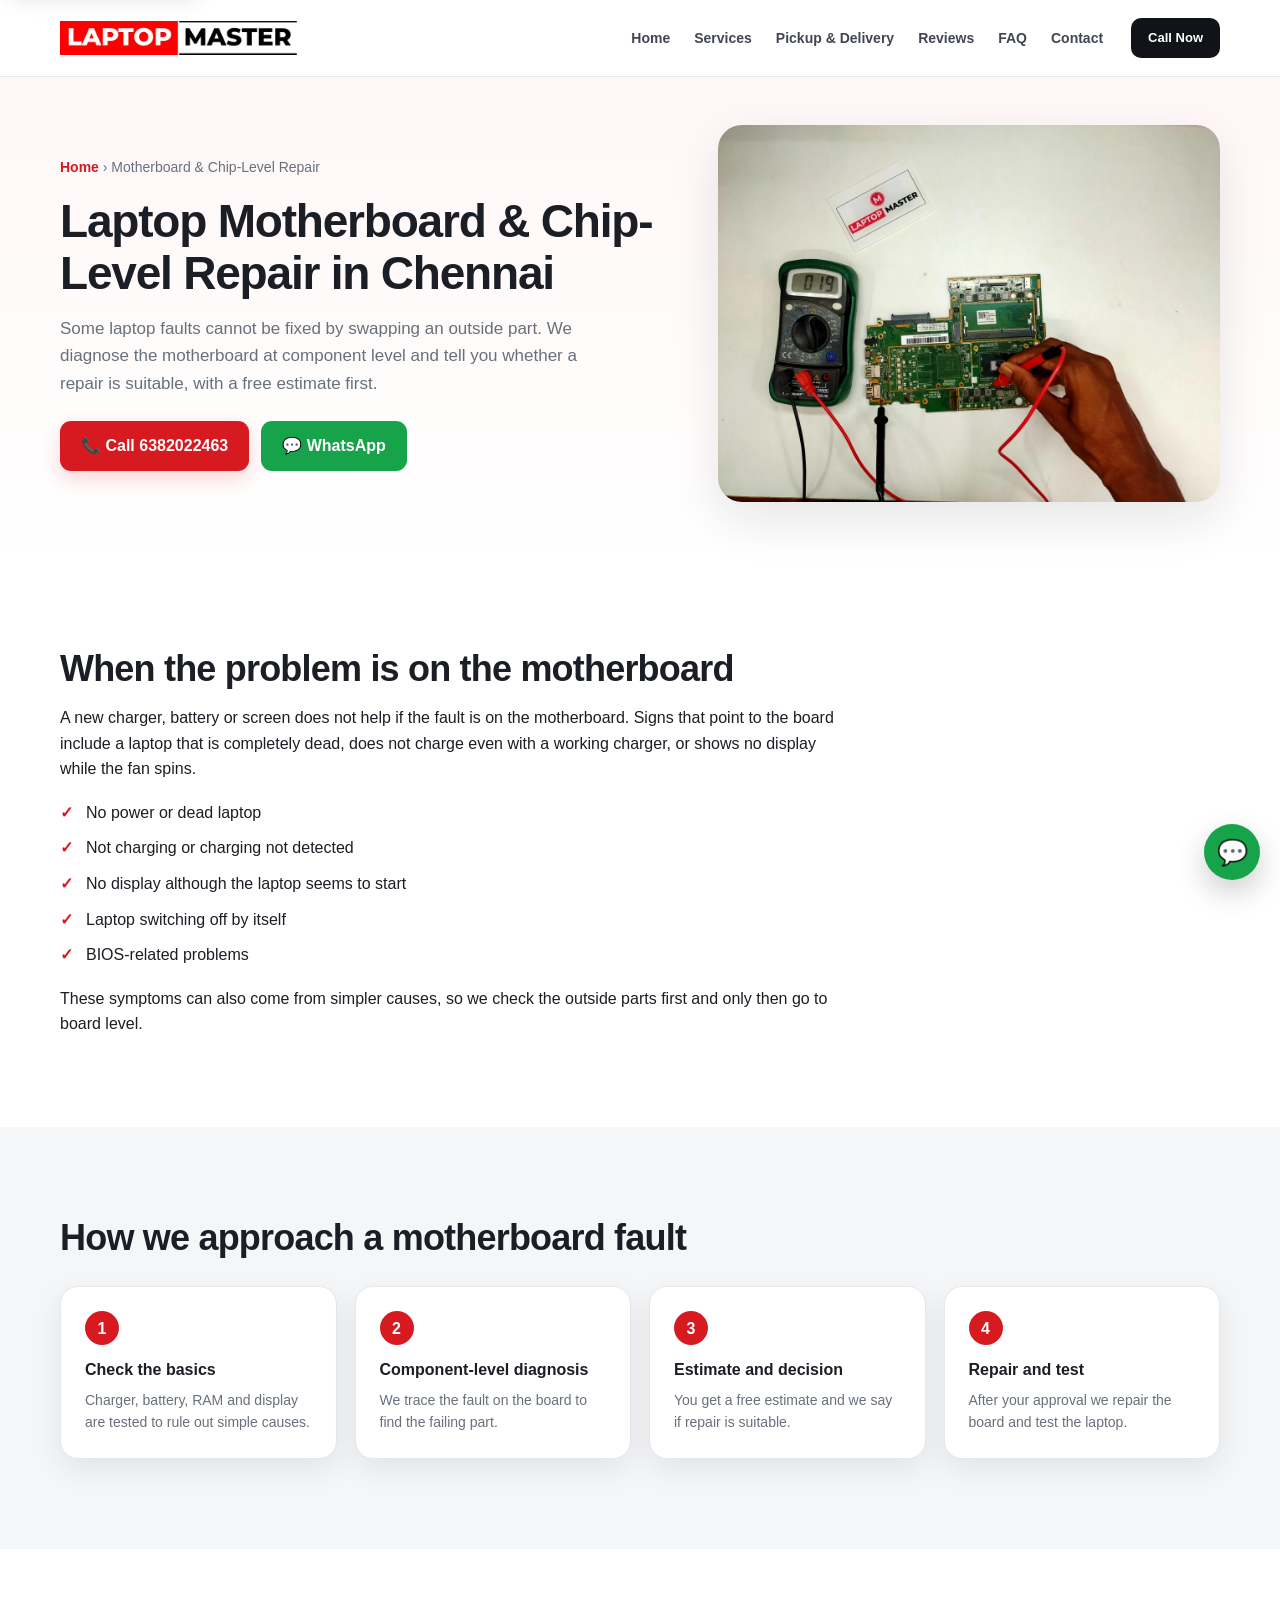
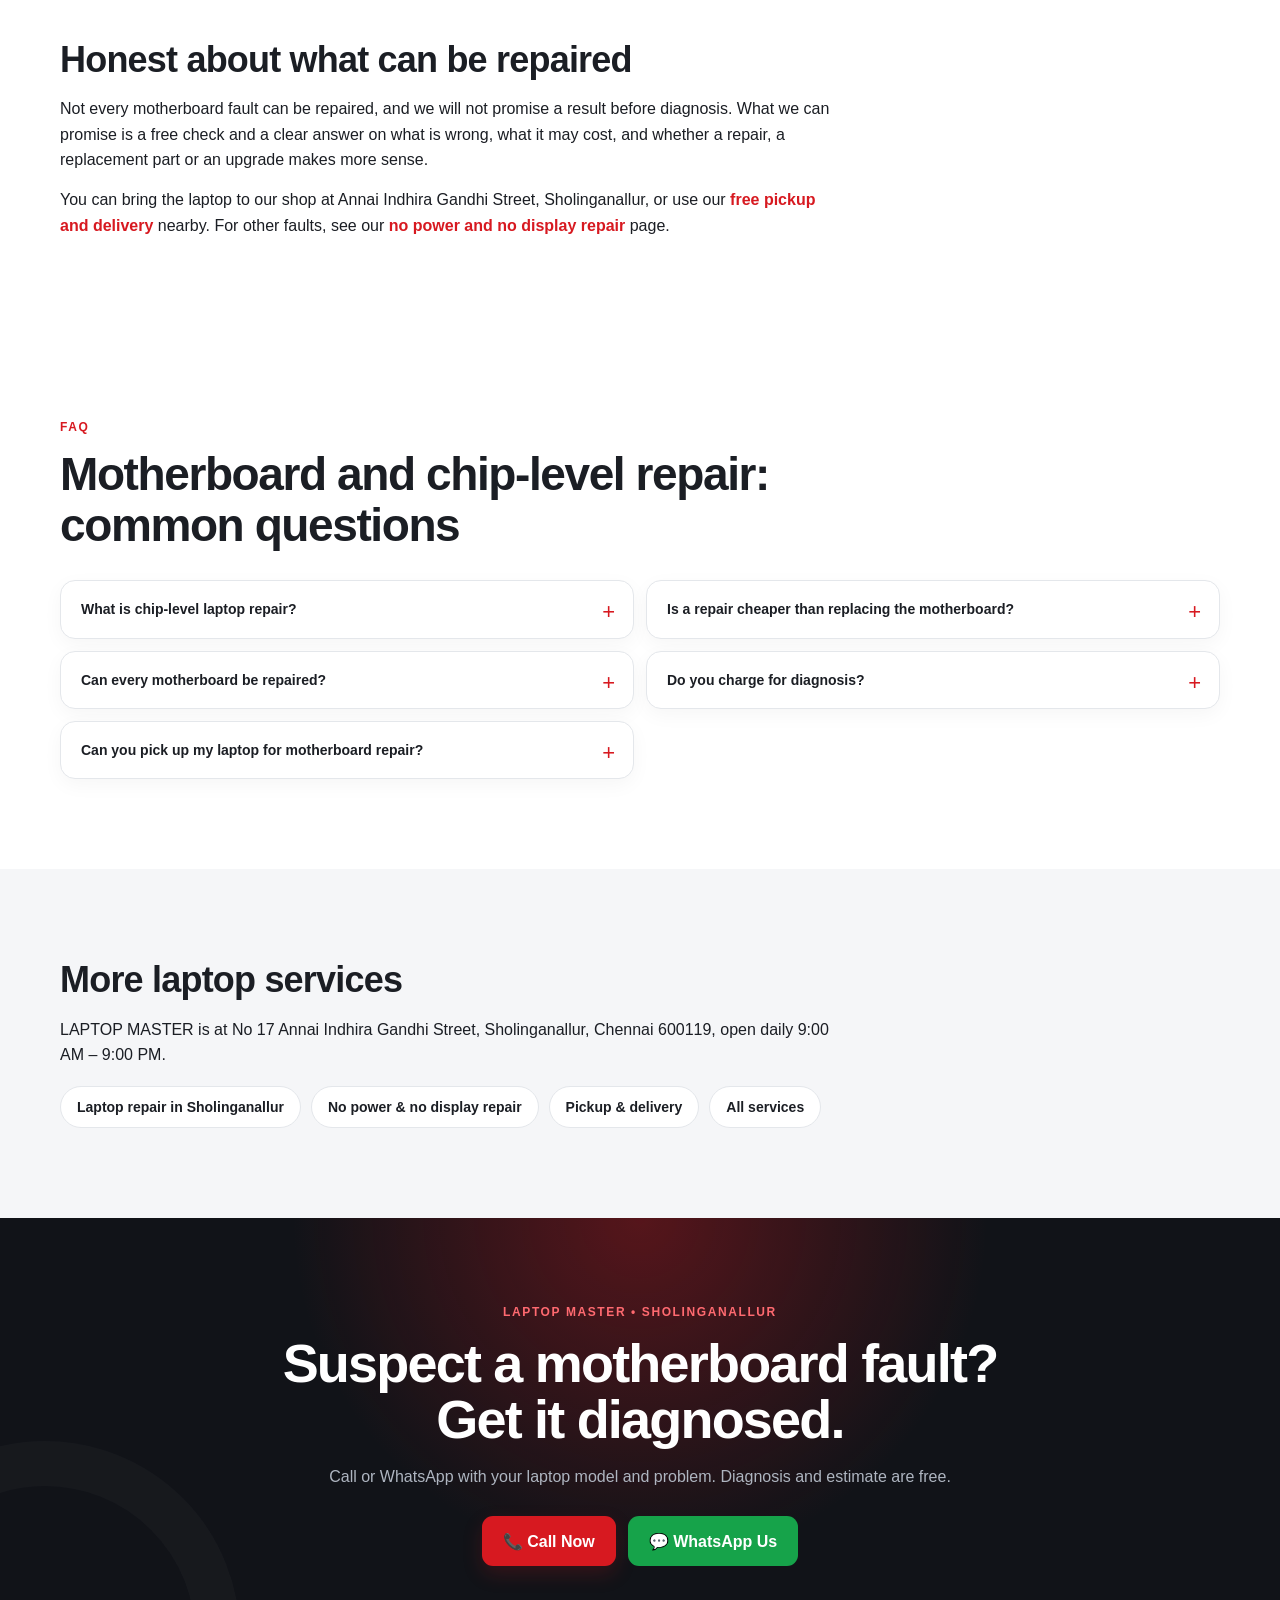
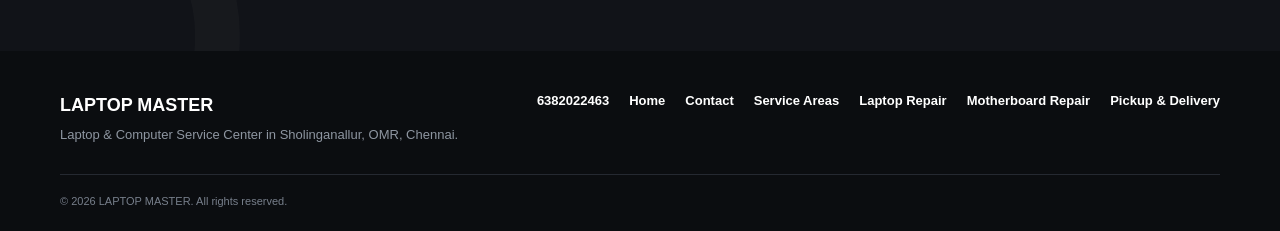
==== commit 2a1781aa: "V.8" ====
--- a/laptop-motherboard-chip-level-repair/index.html
+++ b/laptop-motherboard-chip-level-repair/index.html
@@ -27,7 +27,7 @@
   <meta name="twitter:image" content="https://laptopmasterservice.com/images/og-image.jpg">
 
   <link rel="preload" as="image" href="/images/page-motherboard.webp" fetchpriority="high">
-  <link rel="stylesheet" href="/style.css">
+  <link rel="stylesheet" href="/style.css?v=2.8.3">
   <link rel="icon" href="/images/favicon.svg" type="image/svg+xml">
   <link rel="manifest" href="/site.webmanifest">
 
@@ -136,7 +136,7 @@
   <header class="site-header">
     <div class="container nav-wrap">
       <a class="brand" href="/" aria-label="LAPTOP MASTER Home">
-        <img class="brand-logo" src="/images/logo.webp" alt="LAPTOP MASTER" width="1200" height="172">
+        <img class="brand-logo" src="/images/logo.webp" alt="LAPTOP MASTER" width="237" height="34" style="height:34px;width:auto;max-width:100%">
       </a>
 
       <button class="menu-toggle" aria-label="Open menu" aria-expanded="false" aria-controls="site-nav">☰</button>
@@ -284,6 +284,7 @@
         <a href="tel:+916382022463">6382022463</a>
         <a href="/">Home</a>
         <a href="/#contact">Contact</a>
+        <a href="/#service-areas">Service Areas</a>
         <a href="/laptop-repair-sholinganallur/">Laptop Repair</a>
         <a href="/laptop-motherboard-chip-level-repair/">Motherboard Repair</a>
         <a href="/laptop-pickup-delivery-omr/">Pickup &amp; Delivery</a>
@@ -300,7 +301,7 @@
 
   <a class="floating-whatsapp" href="https://wa.me/916382022463?text=Hi%20LAPTOP%20MASTER%2C%20I%20need%20laptop%20motherboard%20/%20chip-level%20repair." target="_blank" rel="noopener noreferrer" aria-label="WhatsApp LAPTOP MASTER">💬</a>
 
-  <script src="/script.js"></script>
+  <script src="/script.js?v=2.8.3"></script>
 </body>
 
 </html>
--- a/style.css
+++ b/style.css
@@ -2642,11 +2642,20 @@
 .faq-left .faq-grid { max-width: none; margin-left: 0; margin-right: 0; }
 
 /* V2.9 prep - real photos + logo */
-.brand-logo { height: 34px; width: auto; display: block; }
-@media (max-width: 600px) { .brand-logo { height: 28px; } }
+.brand-logo { height: 34px; width: auto; max-height: 34px; display: block; }
+@media (max-width: 600px) { .brand-logo { height: 26px !important; max-height: 26px; } }
 .gallery-grid { grid-template-columns: repeat(3, 1fr); }
 @media (max-width: 900px) { .gallery-grid { grid-template-columns: 1fr 1fr; } }
 @media (max-width: 600px) { .gallery-grid { grid-template-columns: 1fr; } }
 .visit-grid { display: grid; grid-template-columns: 1fr 340px; gap: 44px; align-items: center; }
 .visit-grid img { width: 100%; height: auto; border-radius: 20px; box-shadow: var(--shadow); }
 @media (max-width: 800px) { .visit-grid { grid-template-columns: 1fr; } .visit-grid img { max-width: 320px; } }
+
+/* V2.8.3 - service area note */
+.area-note { max-width: 760px; margin: 28px auto 0; text-align: center; }
+.area-note p { color: var(--muted, #5b6370); margin: 0 0 18px; }
+.area-note .hero-actions { justify-content: center; }
+@media (max-width: 600px) {
+  .area-note { text-align: left; }
+  .area-note .hero-actions { justify-content: flex-start; }
+}
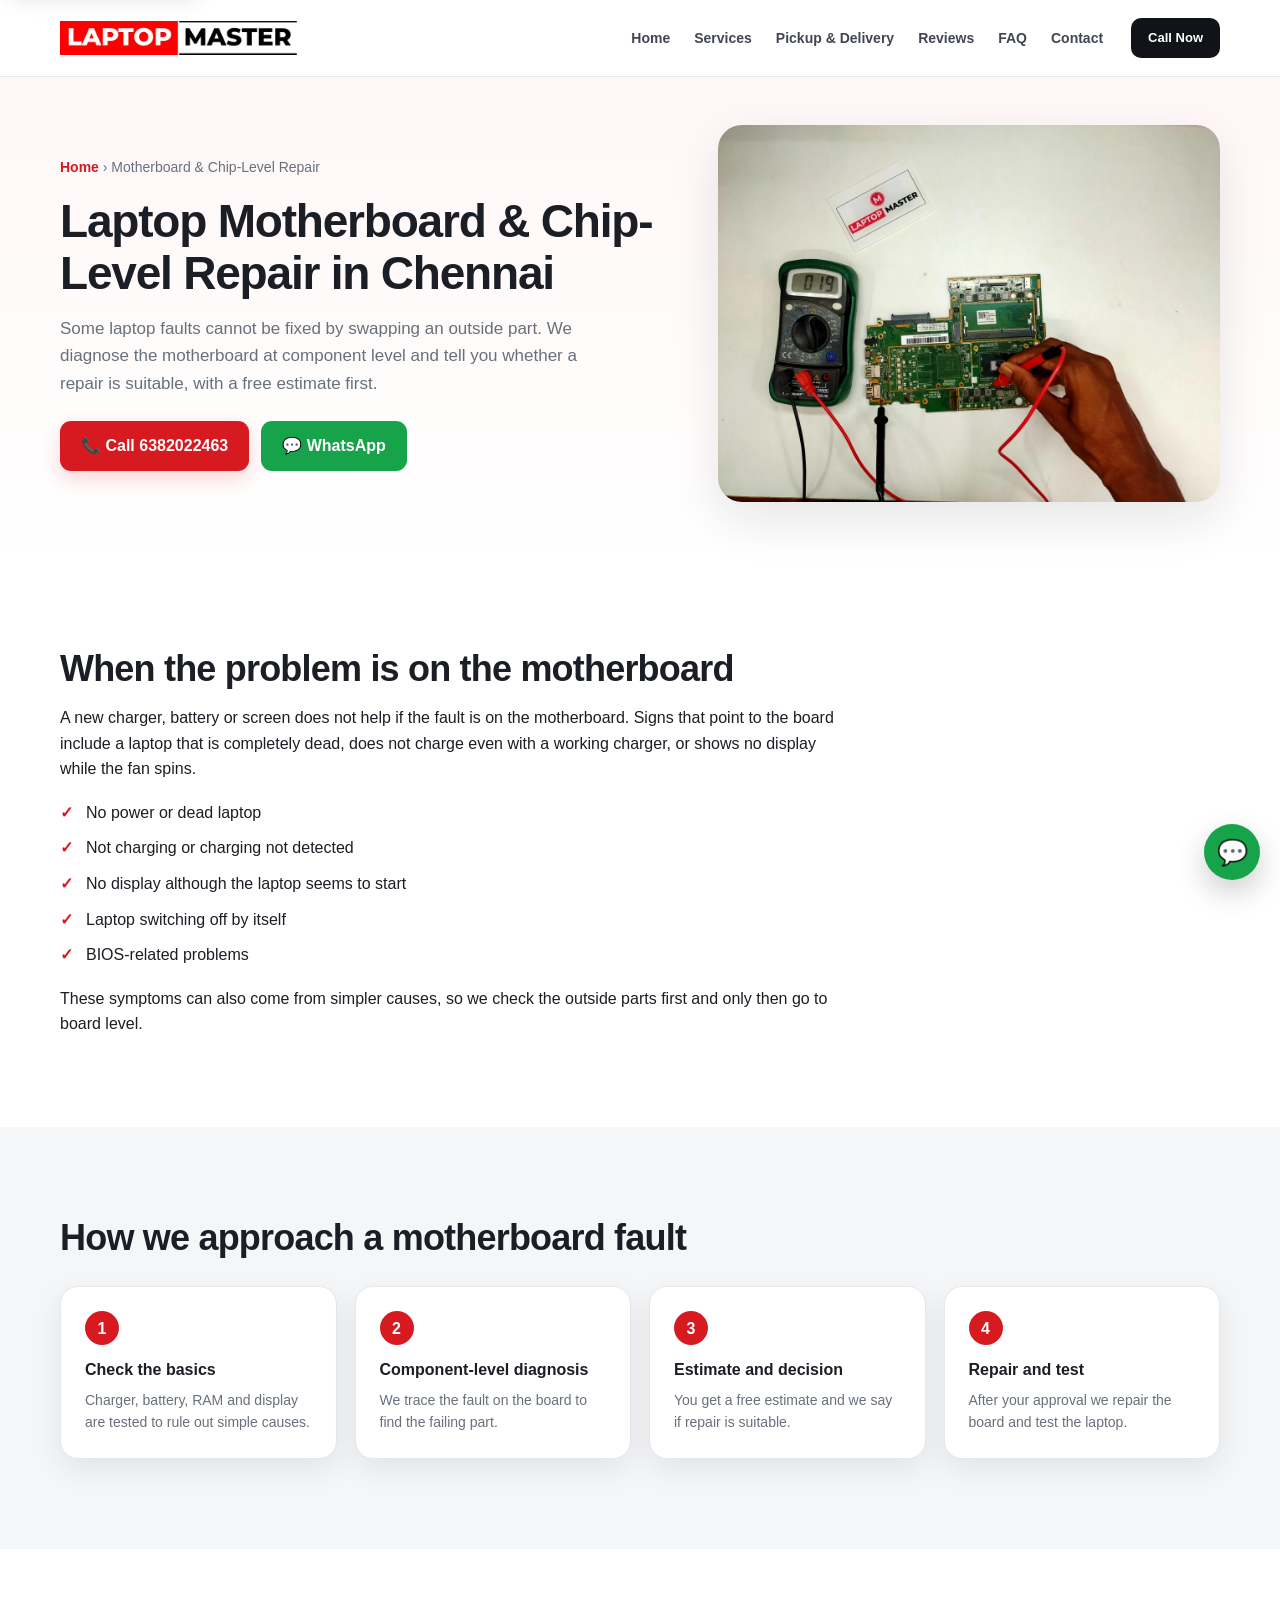
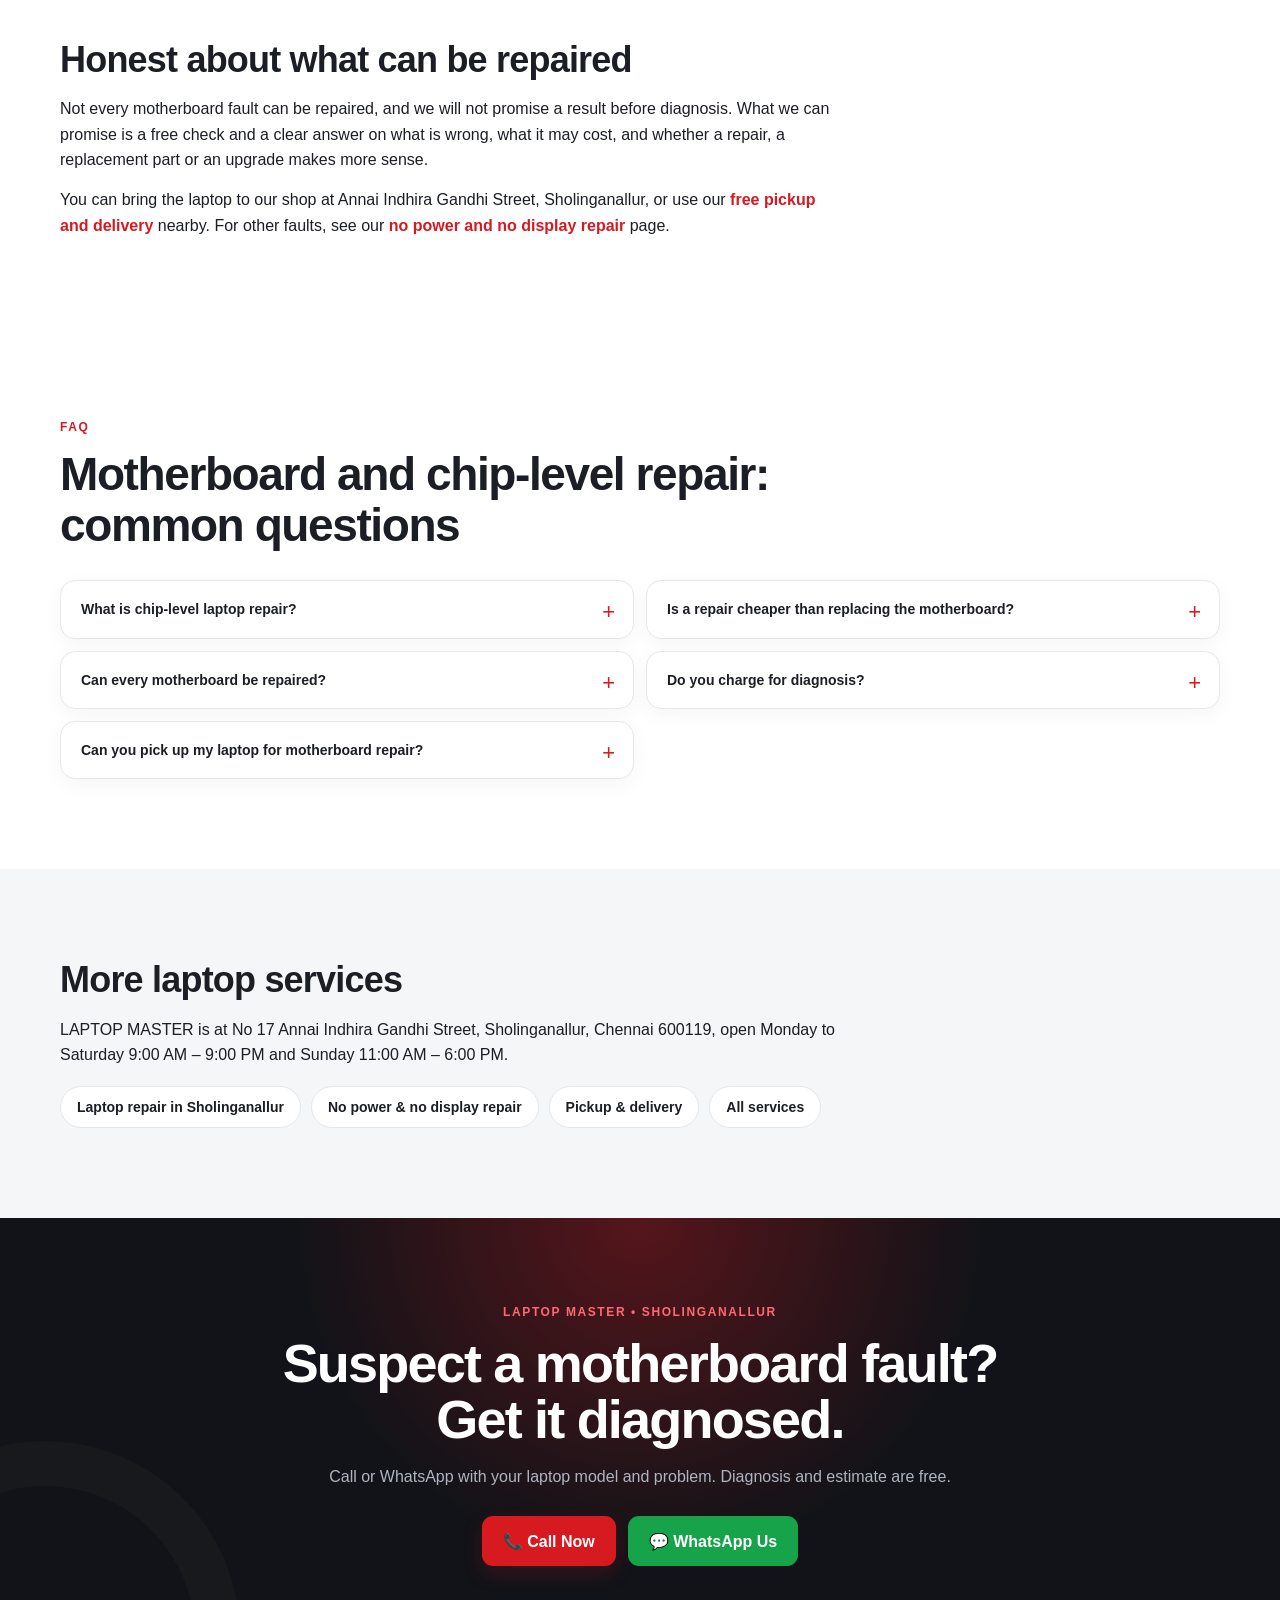
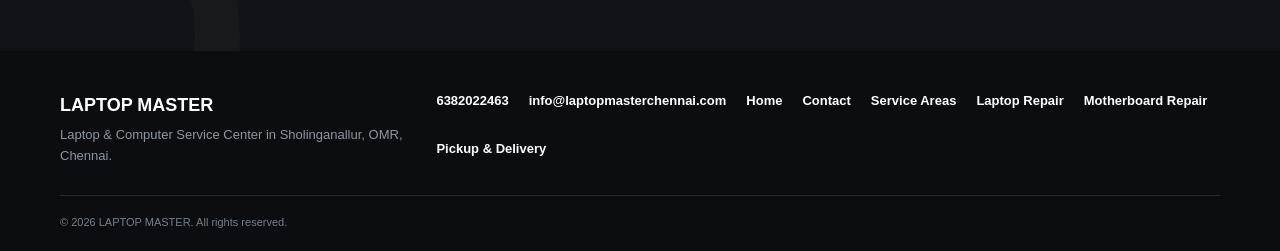
==== commit 380a9800: "V.8.4" ====
--- a/laptop-motherboard-chip-level-repair/index.html
+++ b/laptop-motherboard-chip-level-repair/index.html
@@ -10,24 +10,24 @@
   <meta name="robots" content="index, follow">
   <meta name="author" content="LAPTOP MASTER">
   <meta name="format-detection" content="telephone=yes">
-  <link rel="canonical" href="https://laptopmasterservice.com/laptop-motherboard-chip-level-repair/">
+  <link rel="canonical" href="https://laptopmasterchennai.com/laptop-motherboard-chip-level-repair/">
   <meta name="theme-color" content="#d71920">
 
   <meta property="og:type" content="website">
   <meta property="og:title" content="Laptop Motherboard &amp; Chip-Level Repair in Chennai | LAPTOP MASTER">
   <meta property="og:description" content="Laptop motherboard and chip-level repair in Sholinganallur, OMR, Chennai. Component-level diagnosis for no power, charging and no display faults. Free estimate.">
-  <meta property="og:url" content="https://laptopmasterservice.com/laptop-motherboard-chip-level-repair/">
+  <meta property="og:url" content="https://laptopmasterchennai.com/laptop-motherboard-chip-level-repair/">
   <meta property="og:site_name" content="LAPTOP MASTER">
-  <meta property="og:image" content="https://laptopmasterservice.com/images/og-image.jpg">
+  <meta property="og:image" content="https://laptopmasterchennai.com/images/og-image.jpg">
   <meta property="og:image:width" content="1200">
   <meta property="og:image:height" content="630">
   <meta name="twitter:card" content="summary_large_image">
   <meta name="twitter:title" content="Laptop Motherboard &amp; Chip-Level Repair in Chennai | LAPTOP MASTER">
   <meta name="twitter:description" content="Laptop motherboard and chip-level repair in Sholinganallur, OMR, Chennai. Component-level diagnosis for no power, charging and no display faults. Free estimate.">
-  <meta name="twitter:image" content="https://laptopmasterservice.com/images/og-image.jpg">
+  <meta name="twitter:image" content="https://laptopmasterchennai.com/images/og-image.jpg">
 
   <link rel="preload" as="image" href="/images/page-motherboard.webp" fetchpriority="high">
-  <link rel="stylesheet" href="/style.css?v=2.8.3">
+  <link rel="stylesheet" href="/style.css?v=2.8.4">
   <link rel="icon" href="/images/favicon.svg" type="image/svg+xml">
   <link rel="manifest" href="/site.webmanifest">
 
@@ -36,10 +36,10 @@
   "@context": "https://schema.org",
   "@type": "Service",
   "name": "Laptop Motherboard and Chip-Level Repair",
-  "url": "https://laptopmasterservice.com/laptop-motherboard-chip-level-repair/",
+  "url": "https://laptopmasterchennai.com/laptop-motherboard-chip-level-repair/",
   "serviceType": "Laptop Motherboard and Chip-Level Repair",
   "provider": {
-    "@id": "https://laptopmasterservice.com/#business"
+    "@id": "https://laptopmasterchennai.com/#business"
   },
   "areaServed": [
     "Sholinganallur",
@@ -51,6 +51,13 @@
     "Siruseri",
     "Medavakkam",
     "ECR",
+    "Neelankarai",
+    "Injambakkam",
+    "Palavakkam",
+    "Akkarai",
+    "Uthandi",
+    "Muttukadu",
+    "Kanathur",
     "Chennai"
   ],
   "description": "Laptop motherboard and chip-level repair in Sholinganallur, OMR, Chennai. Component-level diagnosis for no power, charging and no display faults. Free estimate."
@@ -66,13 +73,13 @@
       "@type": "ListItem",
       "position": 1,
       "name": "Home",
-      "item": "https://laptopmasterservice.com/"
+      "item": "https://laptopmasterchennai.com/"
     },
     {
       "@type": "ListItem",
       "position": 2,
       "name": "Motherboard &amp; Chip-Level Repair",
-      "item": "https://laptopmasterservice.com/laptop-motherboard-chip-level-repair/"
+      "item": "https://laptopmasterchennai.com/laptop-motherboard-chip-level-repair/"
     }
   ]
 }
@@ -254,7 +261,7 @@
     <section class="section section-light">
       <div class="container"><div class="prose">
         <h2>More laptop services</h2>
-        <p>LAPTOP MASTER is at No 17 Annai Indhira Gandhi Street, Sholinganallur, Chennai 600119, open daily 9:00 AM – 9:00 PM.</p>
+        <p>LAPTOP MASTER is at No 17 Annai Indhira Gandhi Street, Sholinganallur, Chennai 600119, open Monday to Saturday 9:00 AM – 9:00 PM and Sunday 11:00 AM – 6:00 PM.</p>
         <div class="related-links"><a href="/laptop-repair-sholinganallur/">Laptop repair in Sholinganallur</a><a href="/laptop-not-turning-on-no-display-repair/">No power &amp; no display repair</a><a href="/laptop-pickup-delivery-omr/">Pickup &amp; delivery</a><a href="/#services">All services</a></div>
       </div>
       </div>
@@ -282,6 +289,7 @@
       </div>
       <div>
         <a href="tel:+916382022463">6382022463</a>
+        <a href="mailto:info@laptopmasterchennai.com">info@laptopmasterchennai.com</a>
         <a href="/">Home</a>
         <a href="/#contact">Contact</a>
         <a href="/#service-areas">Service Areas</a>
@@ -301,7 +309,7 @@
 
   <a class="floating-whatsapp" href="https://wa.me/916382022463?text=Hi%20LAPTOP%20MASTER%2C%20I%20need%20laptop%20motherboard%20/%20chip-level%20repair." target="_blank" rel="noopener noreferrer" aria-label="WhatsApp LAPTOP MASTER">💬</a>
 
-  <script src="/script.js?v=2.8.3"></script>
+  <script src="/script.js?v=2.8.4"></script>
 </body>
 
 </html>
--- a/style.css
+++ b/style.css
@@ -2659,3 +2659,9 @@
   .area-note { text-align: left; }
   .area-note .hero-actions { justify-content: flex-start; }
 }
+
+/* V2.8.4 - contact logo + email */
+.contact-logo { display: inline-block; background: #fff; padding: 10px 14px; border-radius: 10px; margin-bottom: 18px; line-height: 0; }
+.contact-logo img { height: 30px; width: auto; max-width: 100%; display: block; }
+.address-card p a { color: #fff; text-decoration: underline; word-break: break-all; }
+.contact-line strong { overflow-wrap: anywhere; }
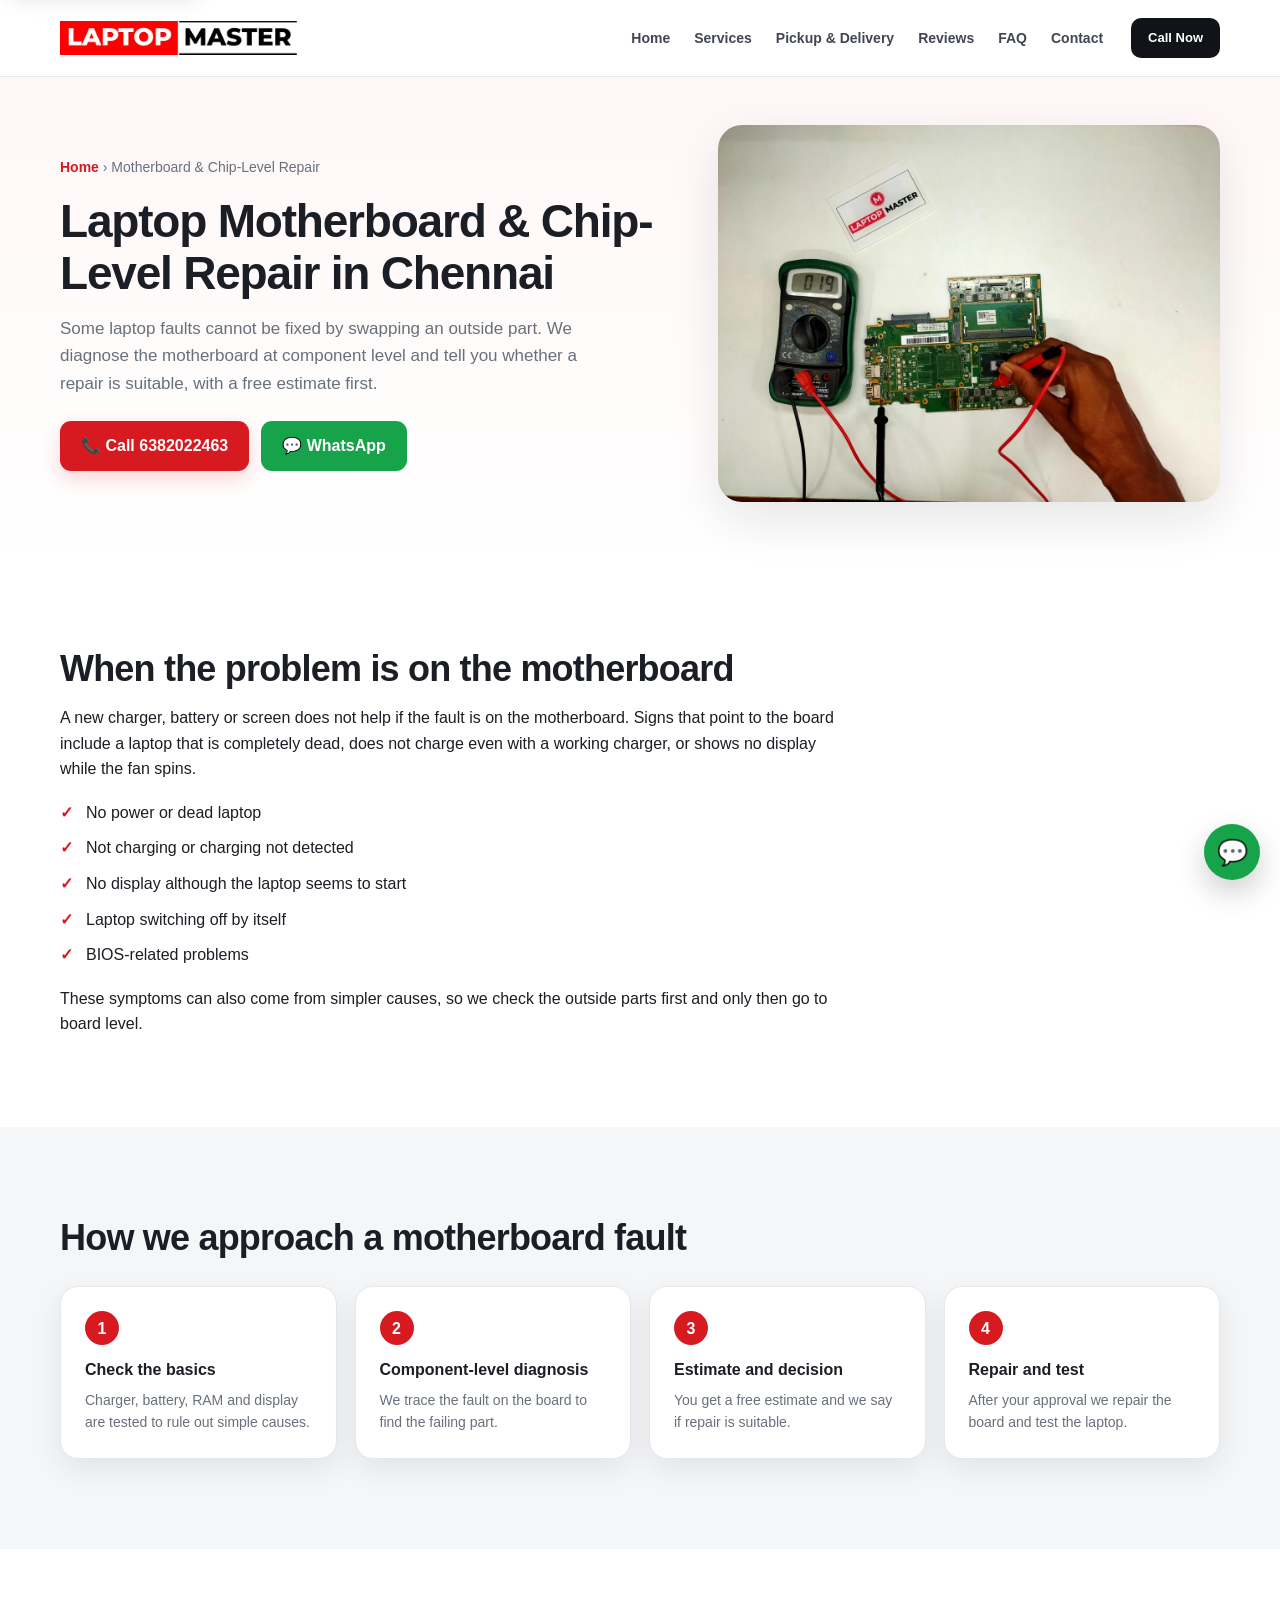
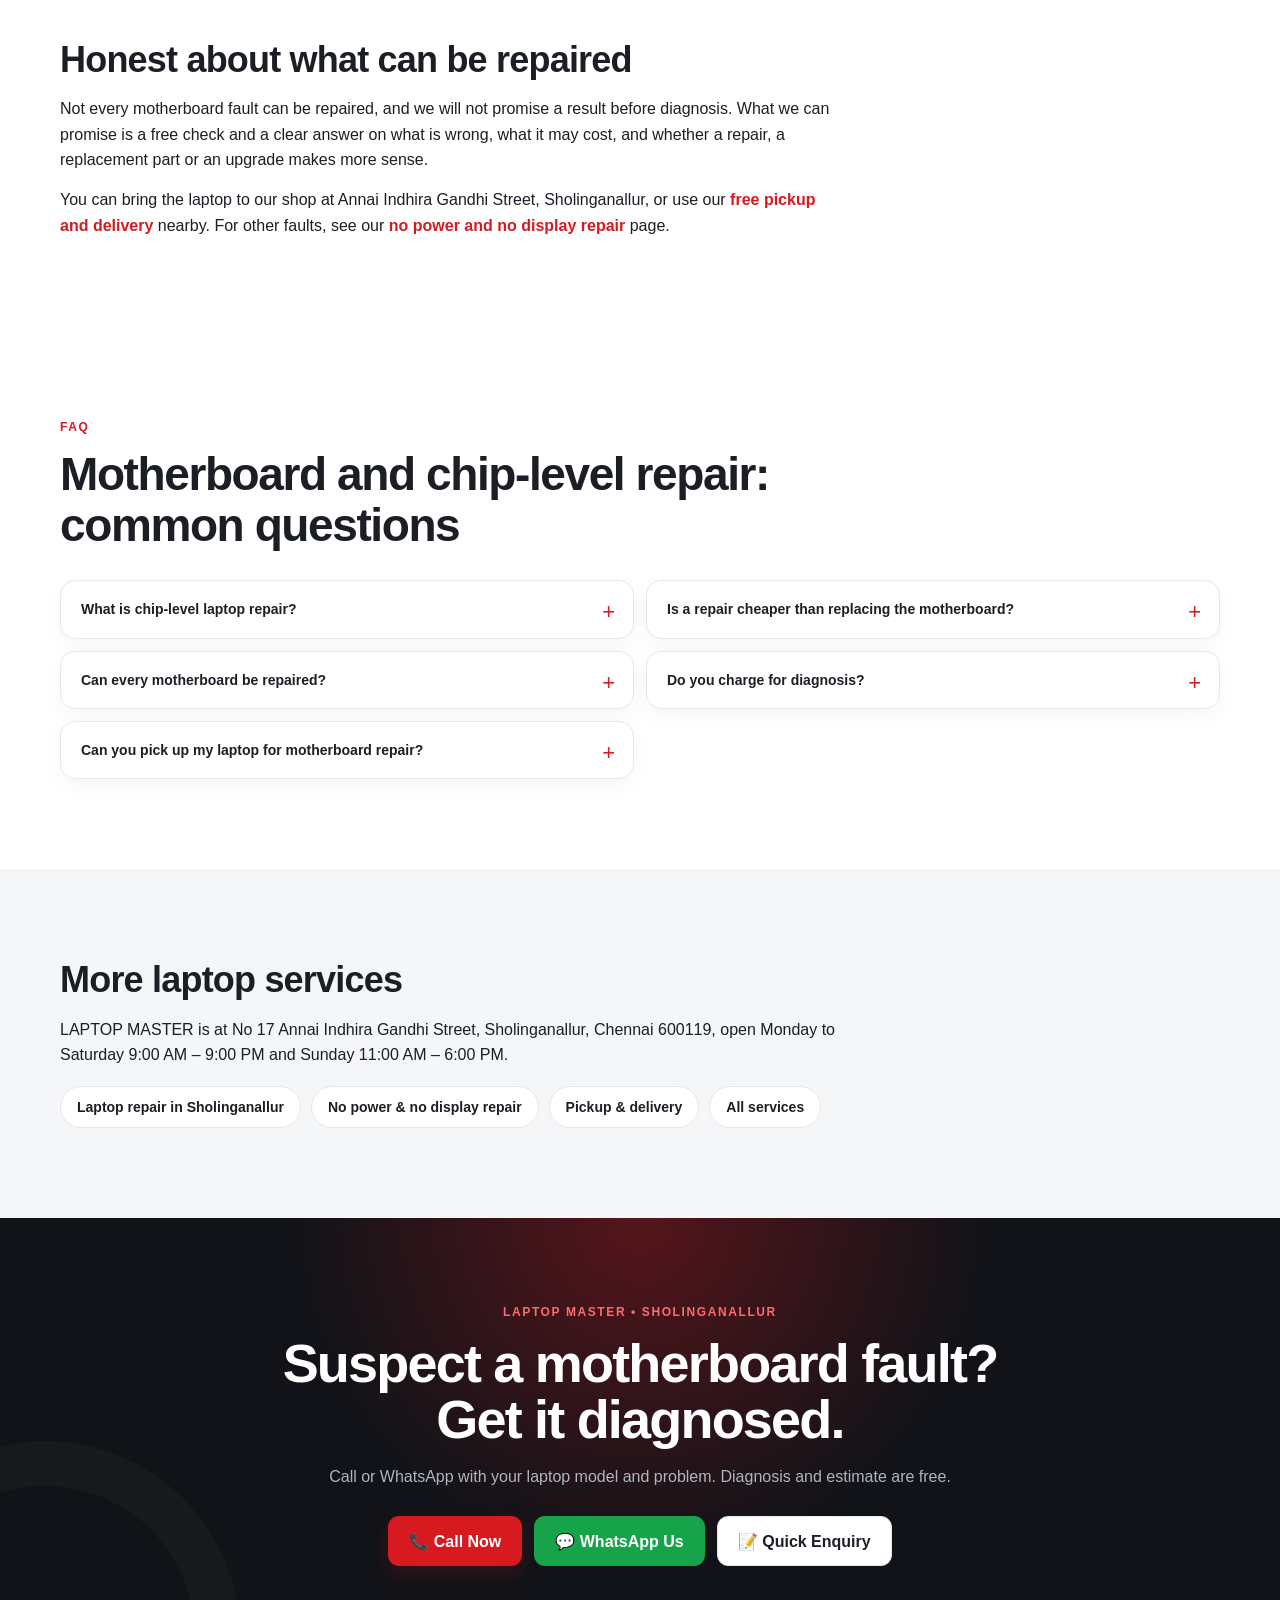
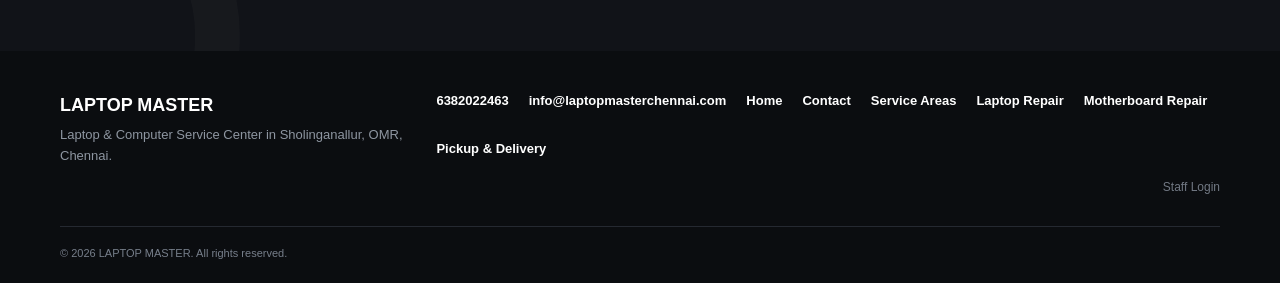
==== commit 1d58842b: "Logo chamge" ====
--- a/laptop-motherboard-chip-level-repair/index.html
+++ b/laptop-motherboard-chip-level-repair/index.html
@@ -27,8 +27,12 @@
   <meta name="twitter:image" content="https://laptopmasterchennai.com/images/og-image.jpg">
 
   <link rel="preload" as="image" href="/images/page-motherboard.webp" fetchpriority="high">
-  <link rel="stylesheet" href="/style.css?v=2.8.4">
+  <link rel="stylesheet" href="/style.css?v=2.9.0">
+  <link rel="icon" href="/favicon.ico" sizes="48x48">
   <link rel="icon" href="/images/favicon.svg" type="image/svg+xml">
+  <link rel="icon" href="/images/favicon-32.png" type="image/png" sizes="32x32">
+  <link rel="icon" href="/images/favicon-16.png" type="image/png" sizes="16x16">
+  <link rel="apple-touch-icon" href="/images/apple-touch-icon.png">
   <link rel="manifest" href="/site.webmanifest">
 
   <script type="application/ld+json">
@@ -275,6 +279,7 @@
         <div class="hero-actions">
           <a class="btn btn-primary" href="tel:+916382022463">📞 Call Now</a>
           <a class="btn btn-whatsapp" href="https://wa.me/916382022463?text=Hi%20LAPTOP%20MASTER%2C%20I%20need%20laptop%20motherboard%20/%20chip-level%20repair." target="_blank" rel="noopener noreferrer">💬 WhatsApp Us</a>
+          <a class="btn btn-outline" href="/#enquiry">📝 Quick Enquiry</a>
         </div>
       </div>
     </section>
@@ -298,6 +303,10 @@
         <a href="/laptop-pickup-delivery-omr/">Pickup &amp; Delivery</a>
       </div>
     </div>
+    <div class="container staff-row">
+      <a class="staff-link" href="https://laptop-crm.pages.dev/" target="_blank" rel="nofollow noopener noreferrer">Staff Login</a>
+    </div>
+
     <div class="container copyright">© <span id="year"></span> LAPTOP MASTER. All rights reserved.</div>
   </footer>
 
@@ -309,7 +318,7 @@
 
   <a class="floating-whatsapp" href="https://wa.me/916382022463?text=Hi%20LAPTOP%20MASTER%2C%20I%20need%20laptop%20motherboard%20/%20chip-level%20repair." target="_blank" rel="noopener noreferrer" aria-label="WhatsApp LAPTOP MASTER">💬</a>
 
-  <script src="/script.js?v=2.8.4"></script>
+  <script src="/script.js?v=2.9.0"></script>
 </body>
 
 </html>
--- a/style.css
+++ b/style.css
@@ -2665,3 +2665,40 @@
 .contact-logo img { height: 30px; width: auto; max-width: 100%; display: block; }
 .address-card p a { color: #fff; text-decoration: underline; word-break: break-all; }
 .contact-line strong { overflow-wrap: anywhere; }
+
+/* V2.8.5 - staff login link (small, low-key) */
+.staff-row { text-align: right; padding-top: 6px; }
+.staff-link { font-size: 12px; color: #8b93a0; opacity: .8; }
+.staff-link:hover { color: #fff; opacity: 1; text-decoration: underline; }
+
+/* V2.9 - trust bar + quick enquiry */
+.trust-bar { background: var(--white); border-bottom: 1px solid var(--border); padding: 18px 0; }
+.trust-bar-grid { display: grid; grid-template-columns: repeat(4, 1fr); gap: 14px; }
+.trust-bar-grid > div, .trust-bar-grid > a { display: flex; align-items: center; gap: 12px; padding: 12px 14px; border-radius: 14px; background: var(--light); color: var(--text); }
+.trust-bar-grid > a:hover { background: var(--red-light); }
+.trust-bar-grid span { font-size: 24px; line-height: 1; }
+.trust-bar-grid p { margin: 0; font-size: 13px; line-height: 1.4; color: var(--muted); }
+.trust-bar-grid strong { display: block; color: var(--text); font-size: 14px; }
+
+.enquiry-section { background: var(--light); }
+.enquiry-grid { display: grid; grid-template-columns: 1fr 1fr; gap: 48px; align-items: start; }
+.enquiry-or { margin-top: 18px; }
+.enquiry-form { background: var(--white); border: 1px solid var(--border); border-radius: var(--radius); padding: 28px; box-shadow: var(--shadow-soft); display: grid; gap: 16px; }
+.enquiry-form .field { display: grid; gap: 6px; }
+.enquiry-form .field-row { display: grid; grid-template-columns: 1fr 1fr; gap: 14px; }
+.enquiry-form label { font-size: 13px; font-weight: 800; color: var(--text); }
+.enquiry-form input, .enquiry-form select { width: 100%; padding: 13px 14px; border: 1px solid var(--border); border-radius: 12px; font: inherit; font-size: 15px; color: var(--text); background: var(--white); }
+.enquiry-form input:focus, .enquiry-form select:focus { outline: 2px solid var(--red); outline-offset: 1px; border-color: var(--red); }
+.enquiry-form .full { width: 100%; justify-content: center; }
+.form-note { margin: 0; font-size: 12px; color: var(--muted); text-align: center; }
+.hero-secondary-actions { flex-wrap: wrap; }
+
+@media (max-width: 900px) {
+  .trust-bar-grid { grid-template-columns: 1fr 1fr; }
+  .enquiry-grid { grid-template-columns: 1fr; gap: 28px; }
+}
+@media (max-width: 600px) {
+  .trust-bar-grid { grid-template-columns: 1fr; gap: 10px; }
+  .enquiry-form { padding: 20px; }
+  .enquiry-form .field-row { grid-template-columns: 1fr; }
+}
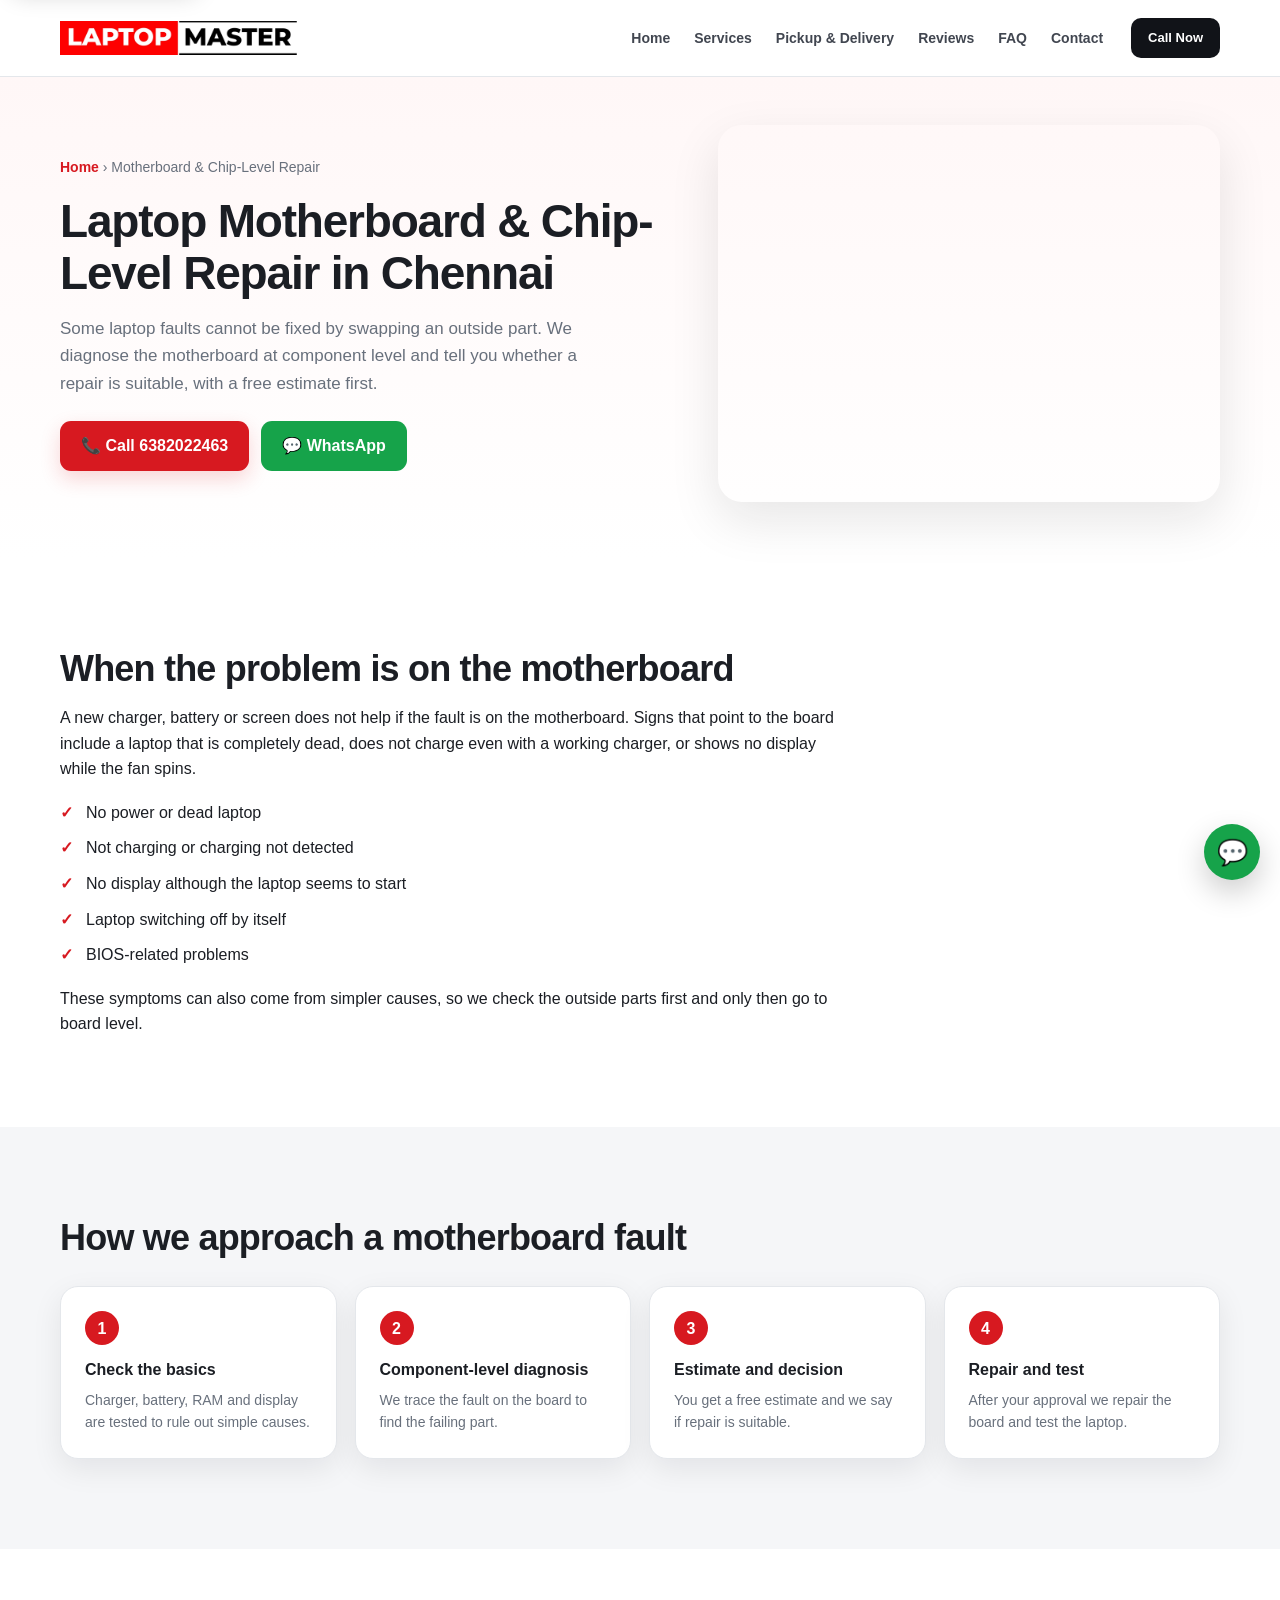
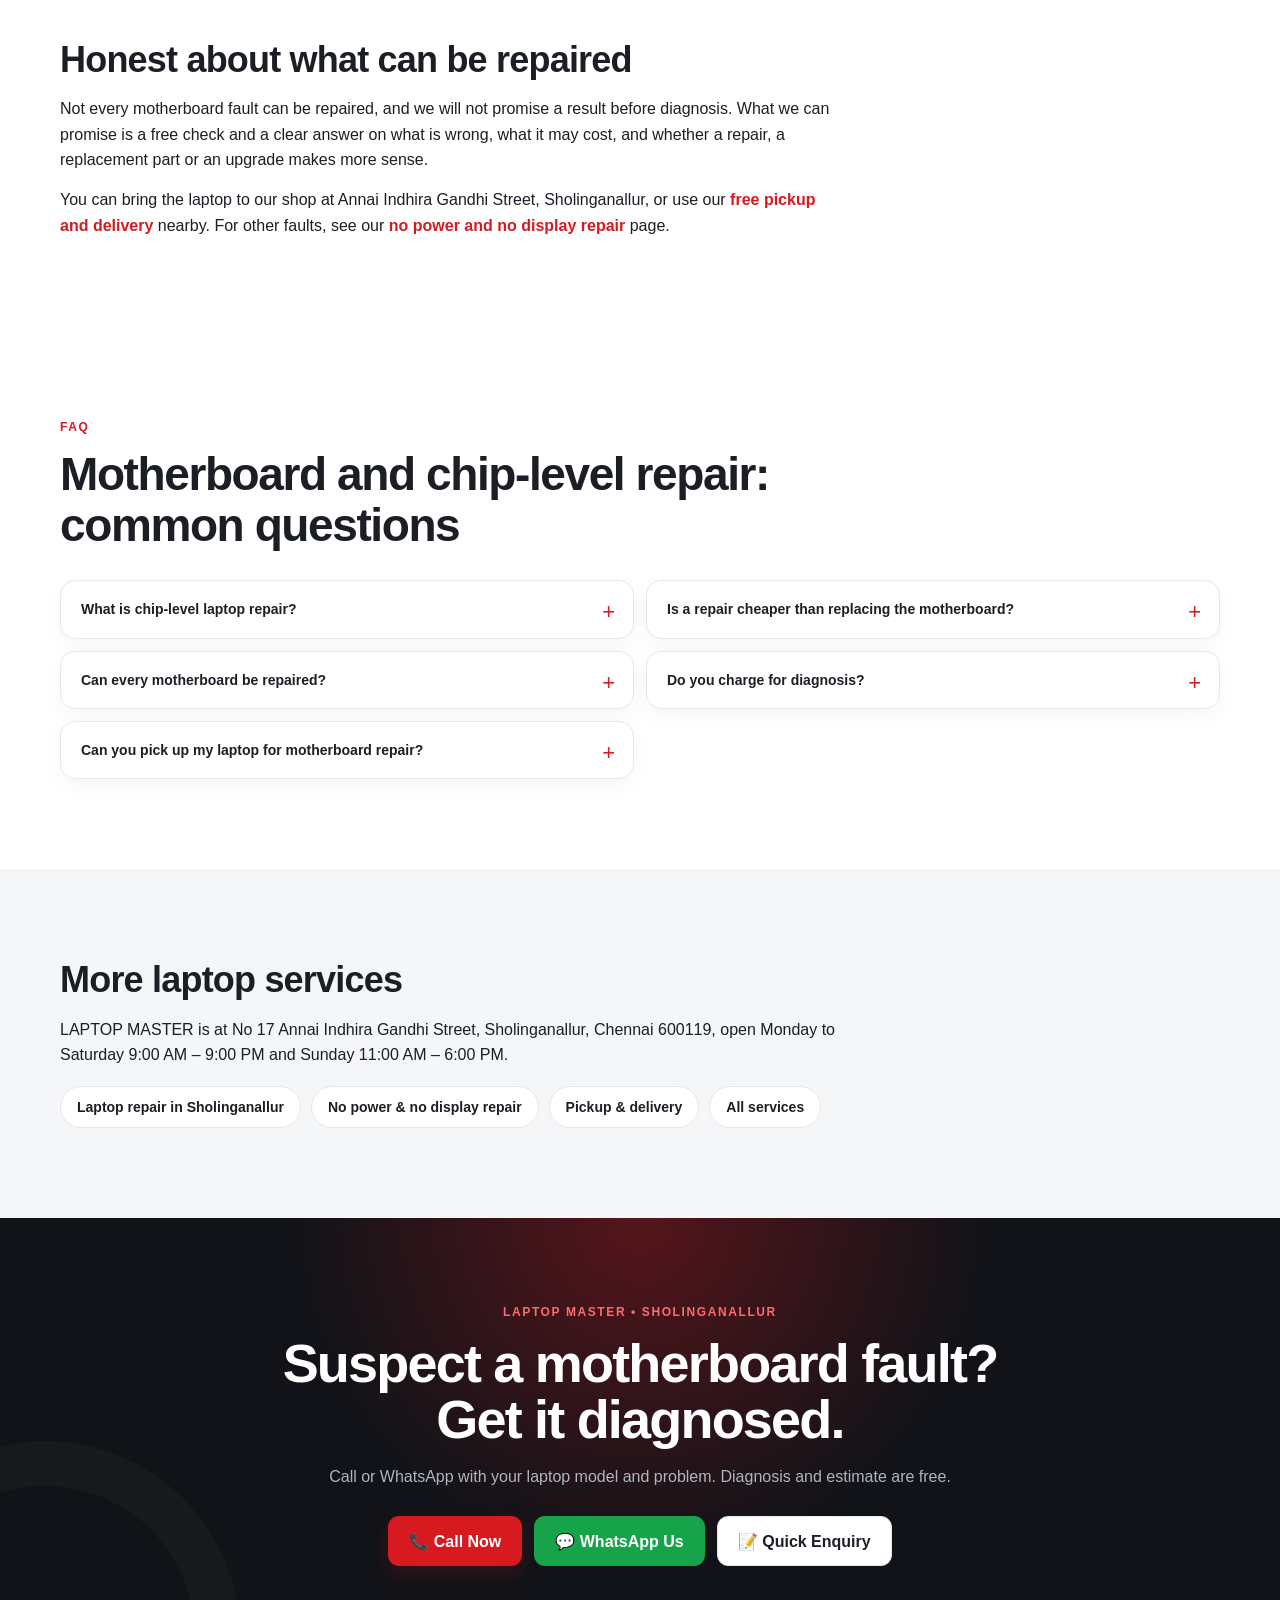
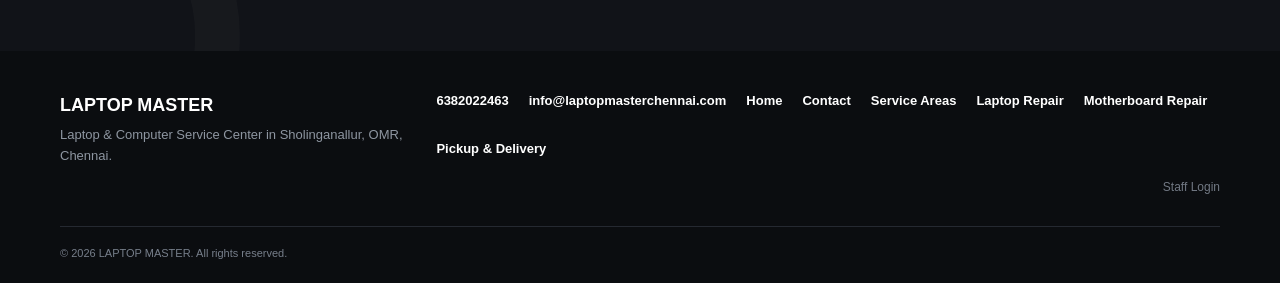
==== commit ed25fd73: "V3.0" ====
--- a/laptop-motherboard-chip-level-repair/index.html
+++ b/laptop-motherboard-chip-level-repair/index.html
@@ -27,7 +27,7 @@
   <meta name="twitter:image" content="https://laptopmasterchennai.com/images/og-image.jpg">
 
   <link rel="preload" as="image" href="/images/page-motherboard.webp" fetchpriority="high">
-  <link rel="stylesheet" href="/style.css?v=2.9.0">
+  <link rel="stylesheet" href="/style.css?v=3.0.0">
   <link rel="icon" href="/favicon.ico" sizes="48x48">
   <link rel="icon" href="/images/favicon.svg" type="image/svg+xml">
   <link rel="icon" href="/images/favicon-32.png" type="image/png" sizes="32x32">
@@ -179,7 +179,7 @@
           </div>
         </div>
         <div>
-          <img src="/images/page-motherboard.webp" width="1200" height="900" alt="Laptop motherboard being tested with a multimeter at LAPTOP MASTER" fetchpriority="high" decoding="async">
+          <img src="/images/page-motherboard.webp" srcset="/images/page-motherboard-sm.webp 600w, /images/page-motherboard.webp 1200w" sizes="(max-width: 900px) 100vw, 560px" width="1200" height="900" alt="Laptop motherboard being tested with a multimeter at LAPTOP MASTER" fetchpriority="high" decoding="async">
         </div>
       </div>
     </section>
@@ -318,7 +318,7 @@
 
   <a class="floating-whatsapp" href="https://wa.me/916382022463?text=Hi%20LAPTOP%20MASTER%2C%20I%20need%20laptop%20motherboard%20/%20chip-level%20repair." target="_blank" rel="noopener noreferrer" aria-label="WhatsApp LAPTOP MASTER">💬</a>
 
-  <script src="/script.js?v=2.9.0"></script>
+  <script src="/script.js?v=3.0.0"></script>
 </body>
 
 </html>
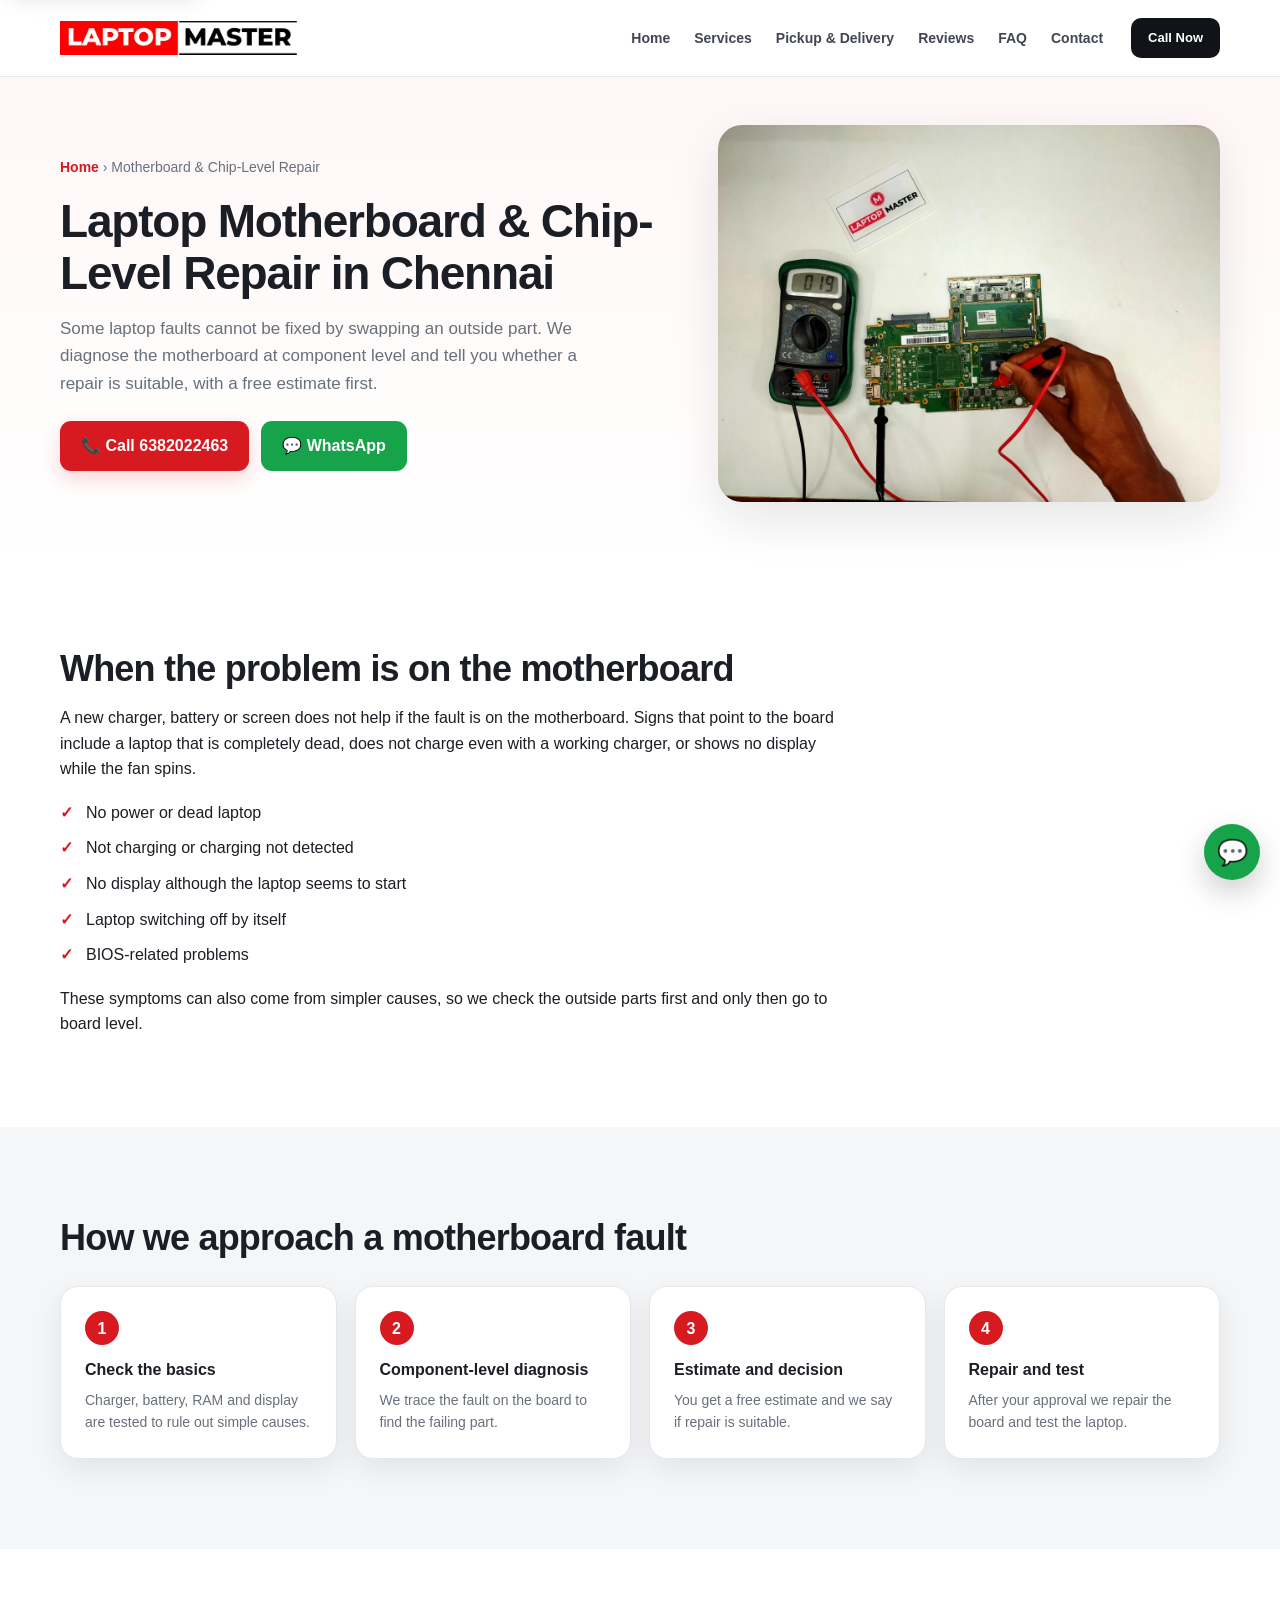
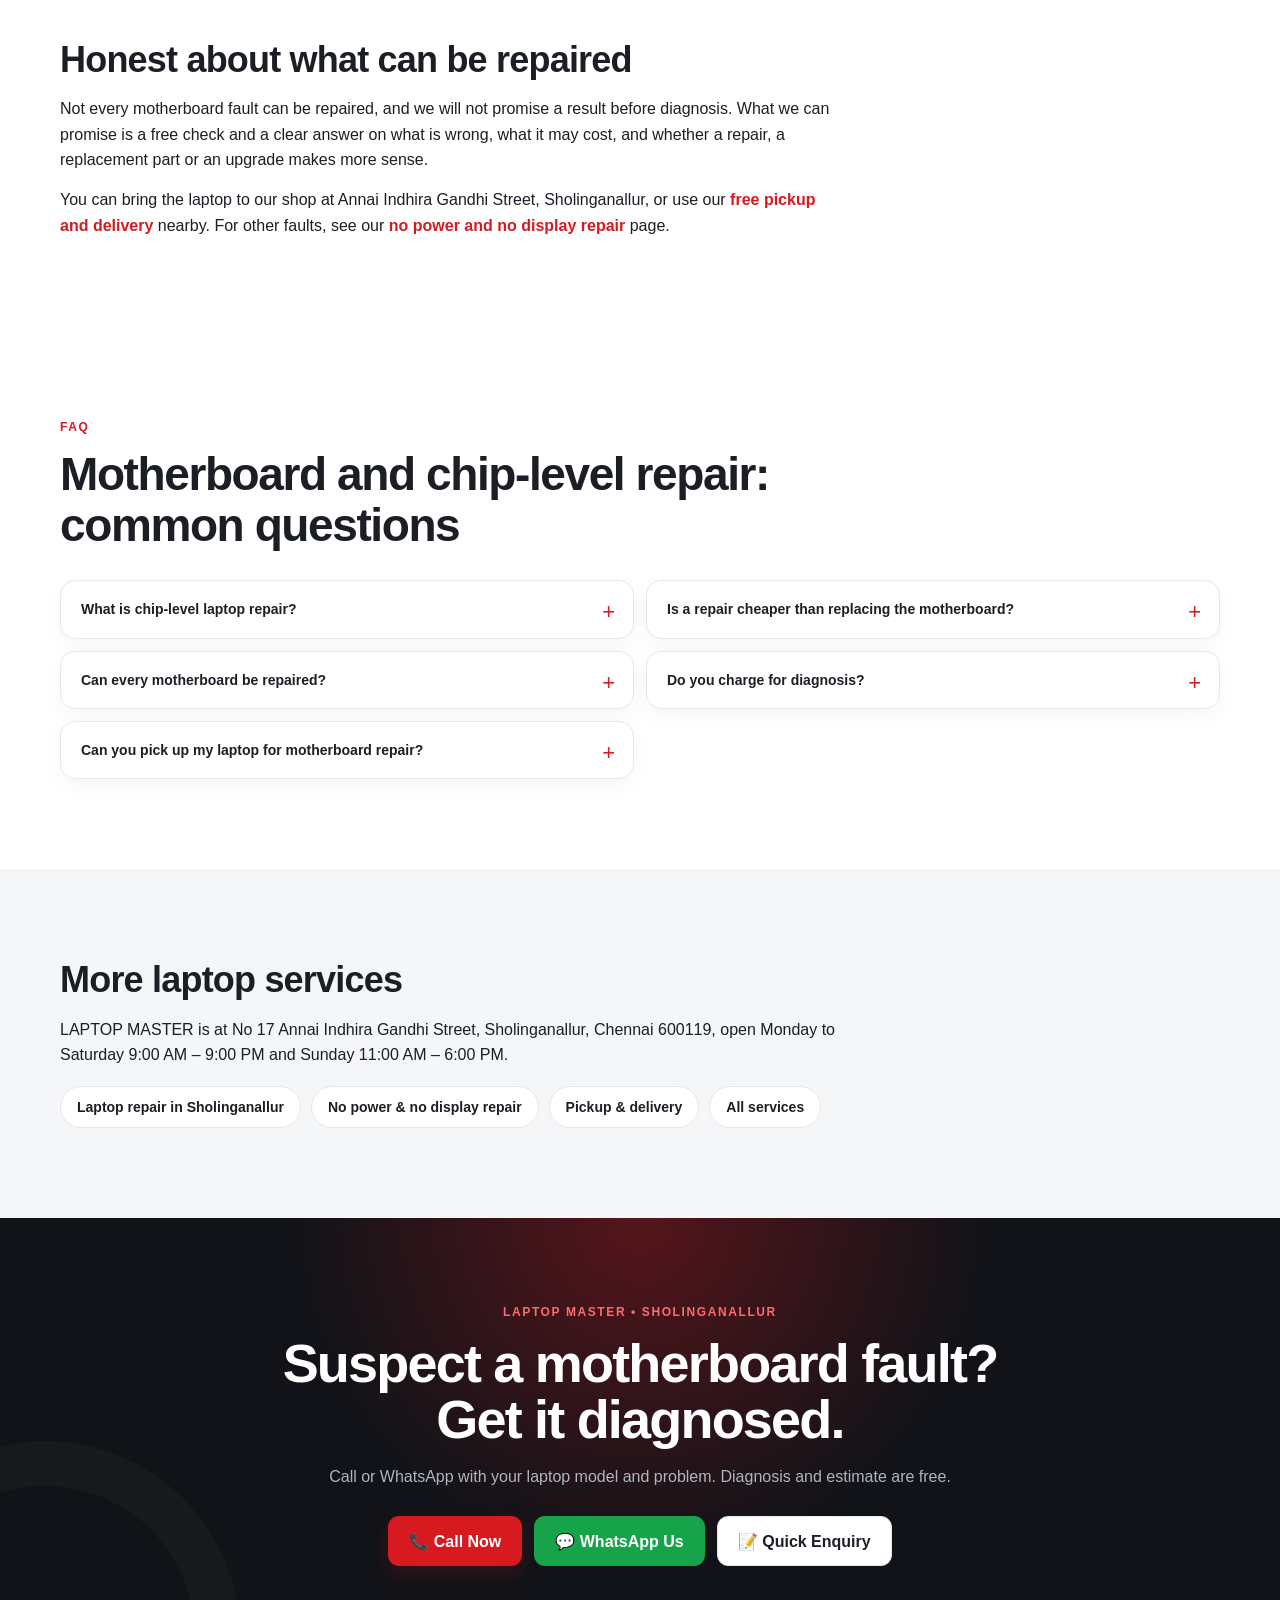
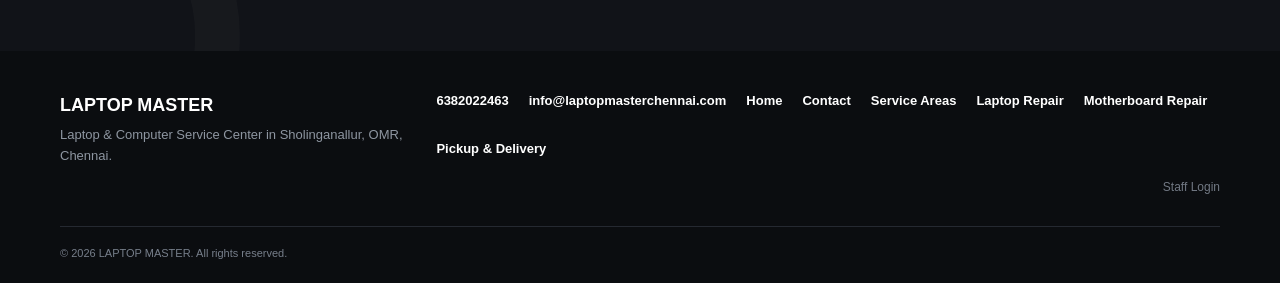
==== commit 62a3a64b: "FinalV3.1" ====
--- a/laptop-motherboard-chip-level-repair/index.html
+++ b/laptop-motherboard-chip-level-repair/index.html
@@ -27,7 +27,7 @@
   <meta name="twitter:image" content="https://laptopmasterchennai.com/images/og-image.jpg">
 
   <link rel="preload" as="image" href="/images/page-motherboard.webp" fetchpriority="high">
-  <link rel="stylesheet" href="/style.css?v=3.0.0">
+  <link rel="stylesheet" href="/style.css?v=3.1.0">
   <link rel="icon" href="/favicon.ico" sizes="48x48">
   <link rel="icon" href="/images/favicon.svg" type="image/svg+xml">
   <link rel="icon" href="/images/favicon-32.png" type="image/png" sizes="32x32">
@@ -318,7 +318,7 @@
 
   <a class="floating-whatsapp" href="https://wa.me/916382022463?text=Hi%20LAPTOP%20MASTER%2C%20I%20need%20laptop%20motherboard%20/%20chip-level%20repair." target="_blank" rel="noopener noreferrer" aria-label="WhatsApp LAPTOP MASTER">💬</a>
 
-  <script src="/script.js?v=3.0.0"></script>
+  <script src="/script.js?v=3.1.0"></script>
 </body>
 
 </html>
--- a/style.css
+++ b/style.css
@@ -2702,3 +2702,7 @@
   .enquiry-form { padding: 20px; }
   .enquiry-form .field-row { grid-template-columns: 1fr; }
 }
+
+/* V3.1 - enquiry checklist: single column */
+.enquiry-section .check-list { grid-template-columns: 1fr; margin: 18px 0 0; }
+.enquiry-section h2 { margin-bottom: 12px; }
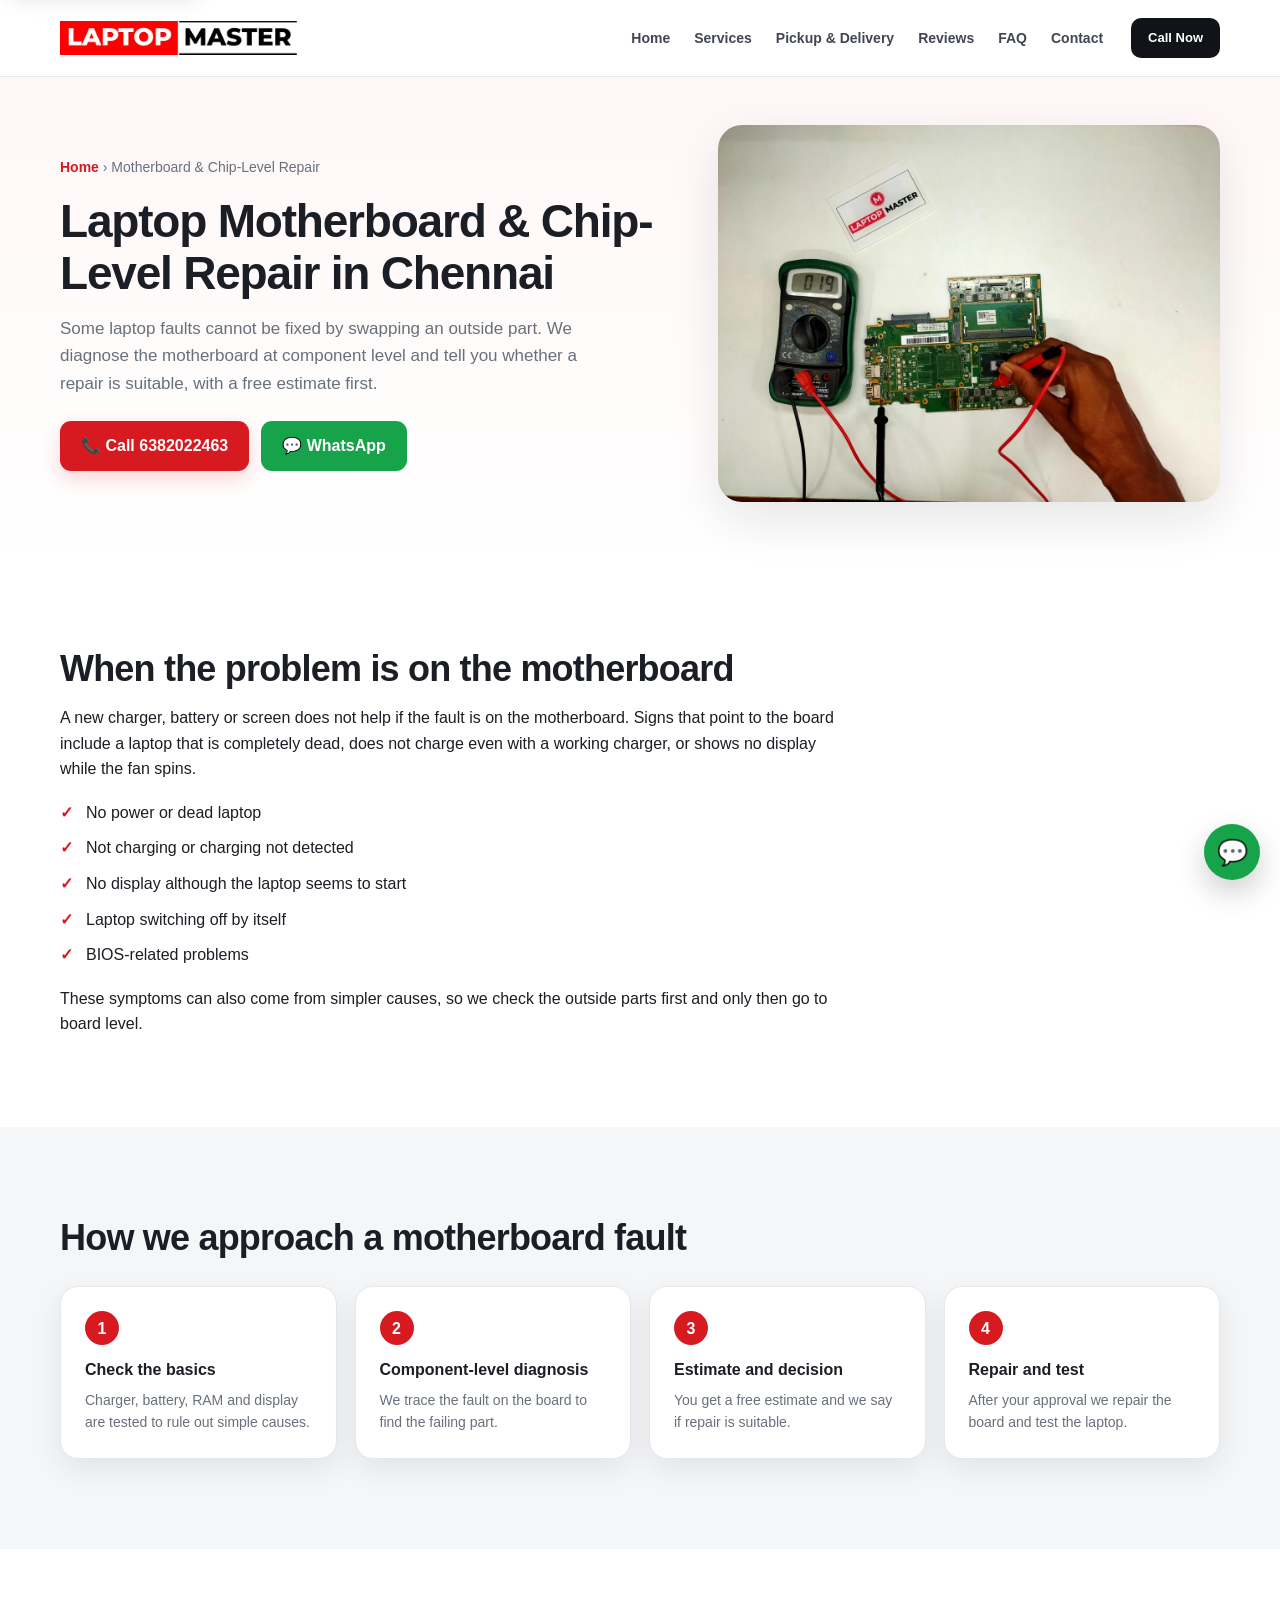
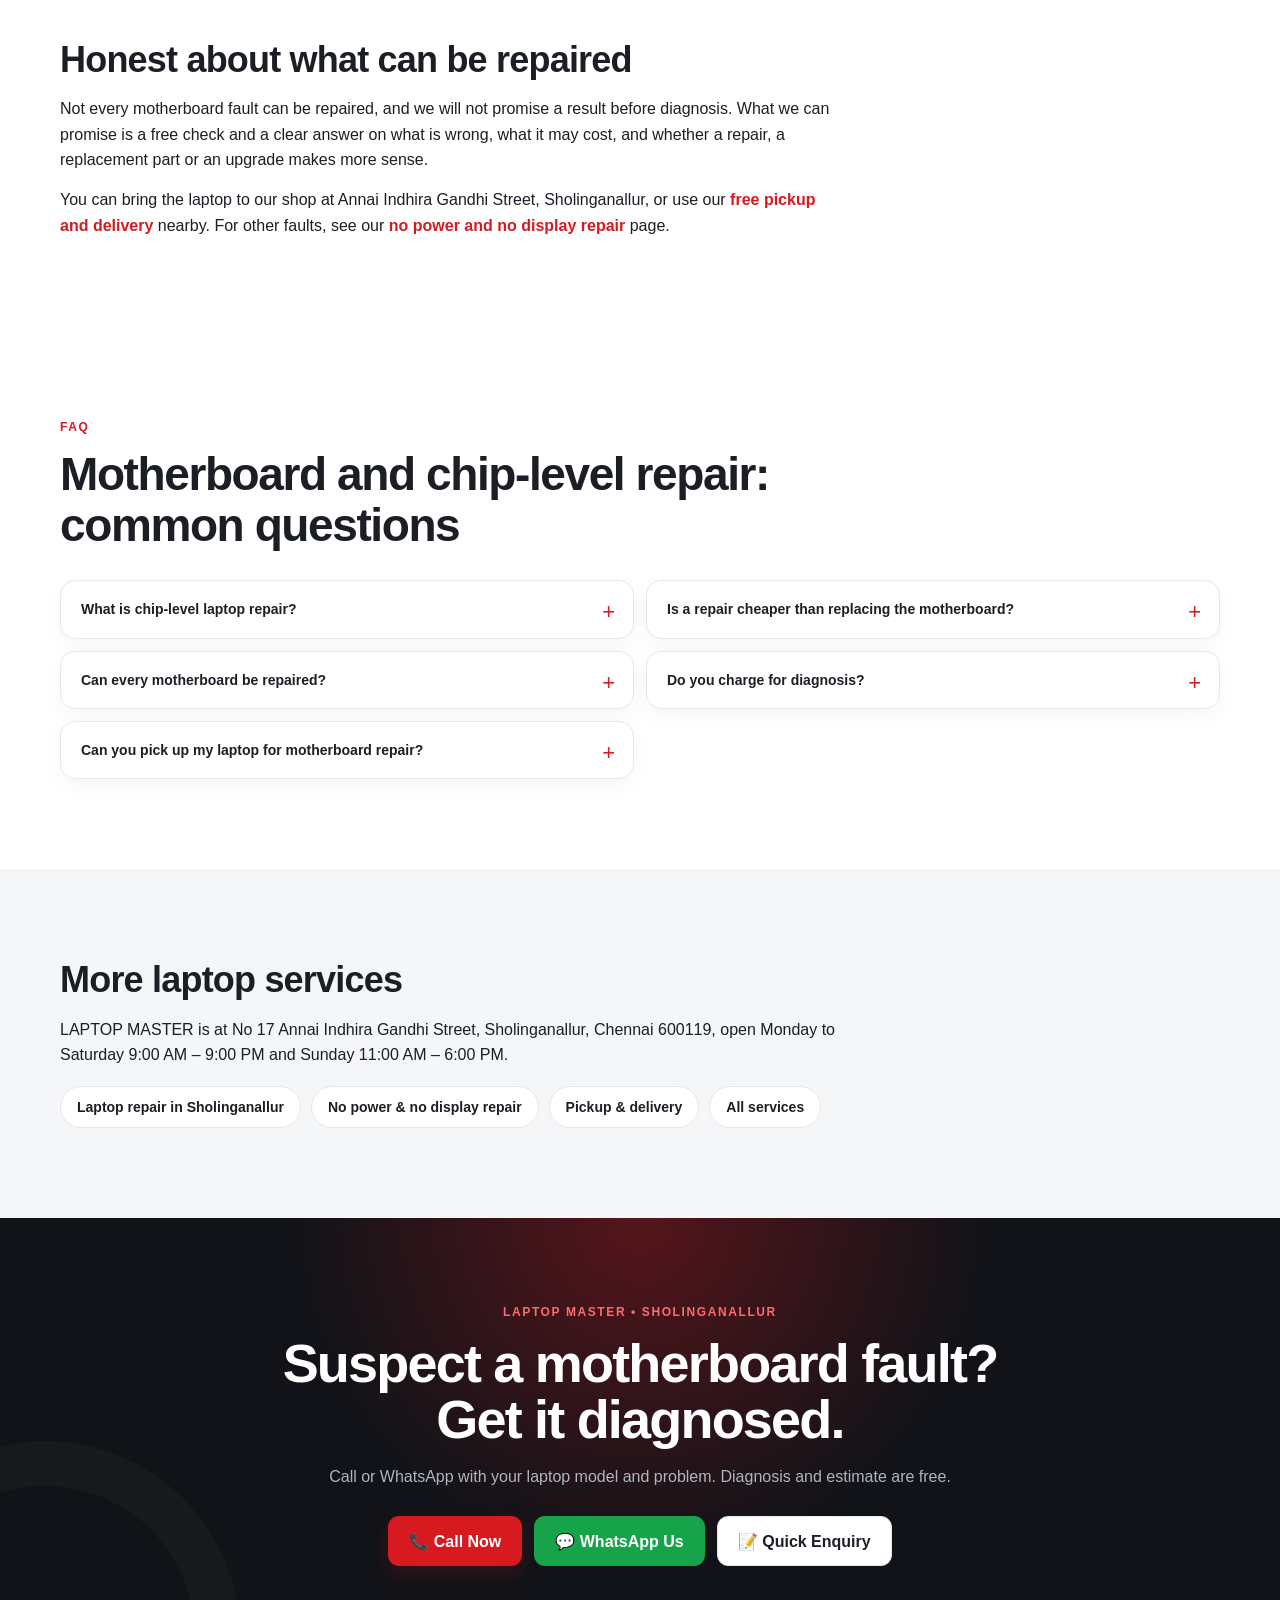
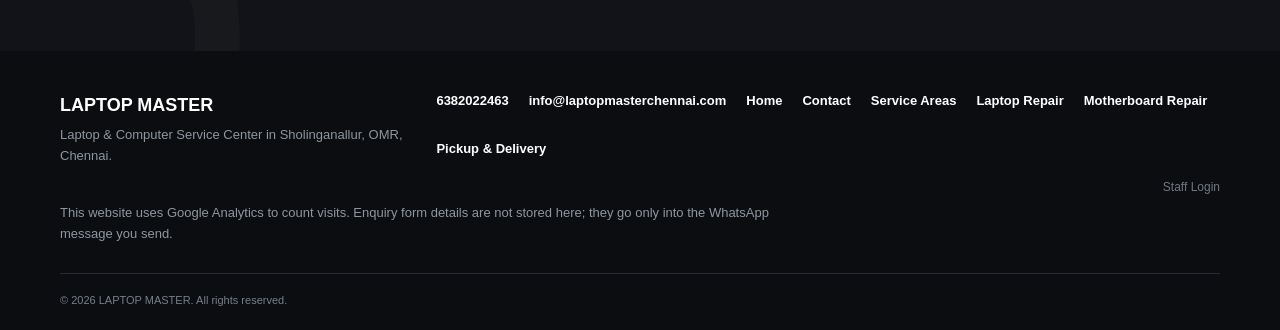
==== commit eb315441: "Report Added" ====
--- a/laptop-motherboard-chip-level-repair/index.html
+++ b/laptop-motherboard-chip-level-repair/index.html
@@ -27,7 +27,7 @@
   <meta name="twitter:image" content="https://laptopmasterchennai.com/images/og-image.jpg">
 
   <link rel="preload" as="image" href="/images/page-motherboard.webp" fetchpriority="high">
-  <link rel="stylesheet" href="/style.css?v=3.1.0">
+  <link rel="stylesheet" href="/style.css?v=3.1.1">
   <link rel="icon" href="/favicon.ico" sizes="48x48">
   <link rel="icon" href="/images/favicon.svg" type="image/svg+xml">
   <link rel="icon" href="/images/favicon-32.png" type="image/png" sizes="32x32">
@@ -138,6 +138,14 @@
 }
   </script>
 
+  <!-- Google Analytics (GA4) -->
+  <script async src="https://www.googletagmanager.com/gtag/js?id=G-FFRFSCLM7S"></script>
+  <script>
+    window.dataLayer = window.dataLayer || [];
+    function gtag(){dataLayer.push(arguments);}
+    gtag('js', new Date());
+    gtag('config', 'G-FFRFSCLM7S');
+  </script>
 </head>
 
 <body>
@@ -307,6 +315,10 @@
       <a class="staff-link" href="https://laptop-crm.pages.dev/" target="_blank" rel="nofollow noopener noreferrer">Staff Login</a>
     </div>
 
+    <div class="container">
+      <p class="analytics-note">This website uses Google Analytics to count visits. Enquiry form details are not stored here; they go only into the WhatsApp message you send.</p>
+    </div>
+
     <div class="container copyright">© <span id="year"></span> LAPTOP MASTER. All rights reserved.</div>
   </footer>
 
@@ -318,7 +330,7 @@
 
   <a class="floating-whatsapp" href="https://wa.me/916382022463?text=Hi%20LAPTOP%20MASTER%2C%20I%20need%20laptop%20motherboard%20/%20chip-level%20repair." target="_blank" rel="noopener noreferrer" aria-label="WhatsApp LAPTOP MASTER">💬</a>
 
-  <script src="/script.js?v=3.1.0"></script>
+  <script src="/script.js?v=3.1.1"></script>
 </body>
 
 </html>
--- a/style.css
+++ b/style.css
@@ -2706,3 +2706,6 @@
 /* V3.1 - enquiry checklist: single column */
 .enquiry-section .check-list { grid-template-columns: 1fr; margin: 18px 0 0; }
 .enquiry-section h2 { margin-bottom: 12px; }
+
+/* V3.1.1 - analytics note */
+.analytics-note { margin: 0; font-size: 12px; color: #8b93a0; max-width: 720px; }
